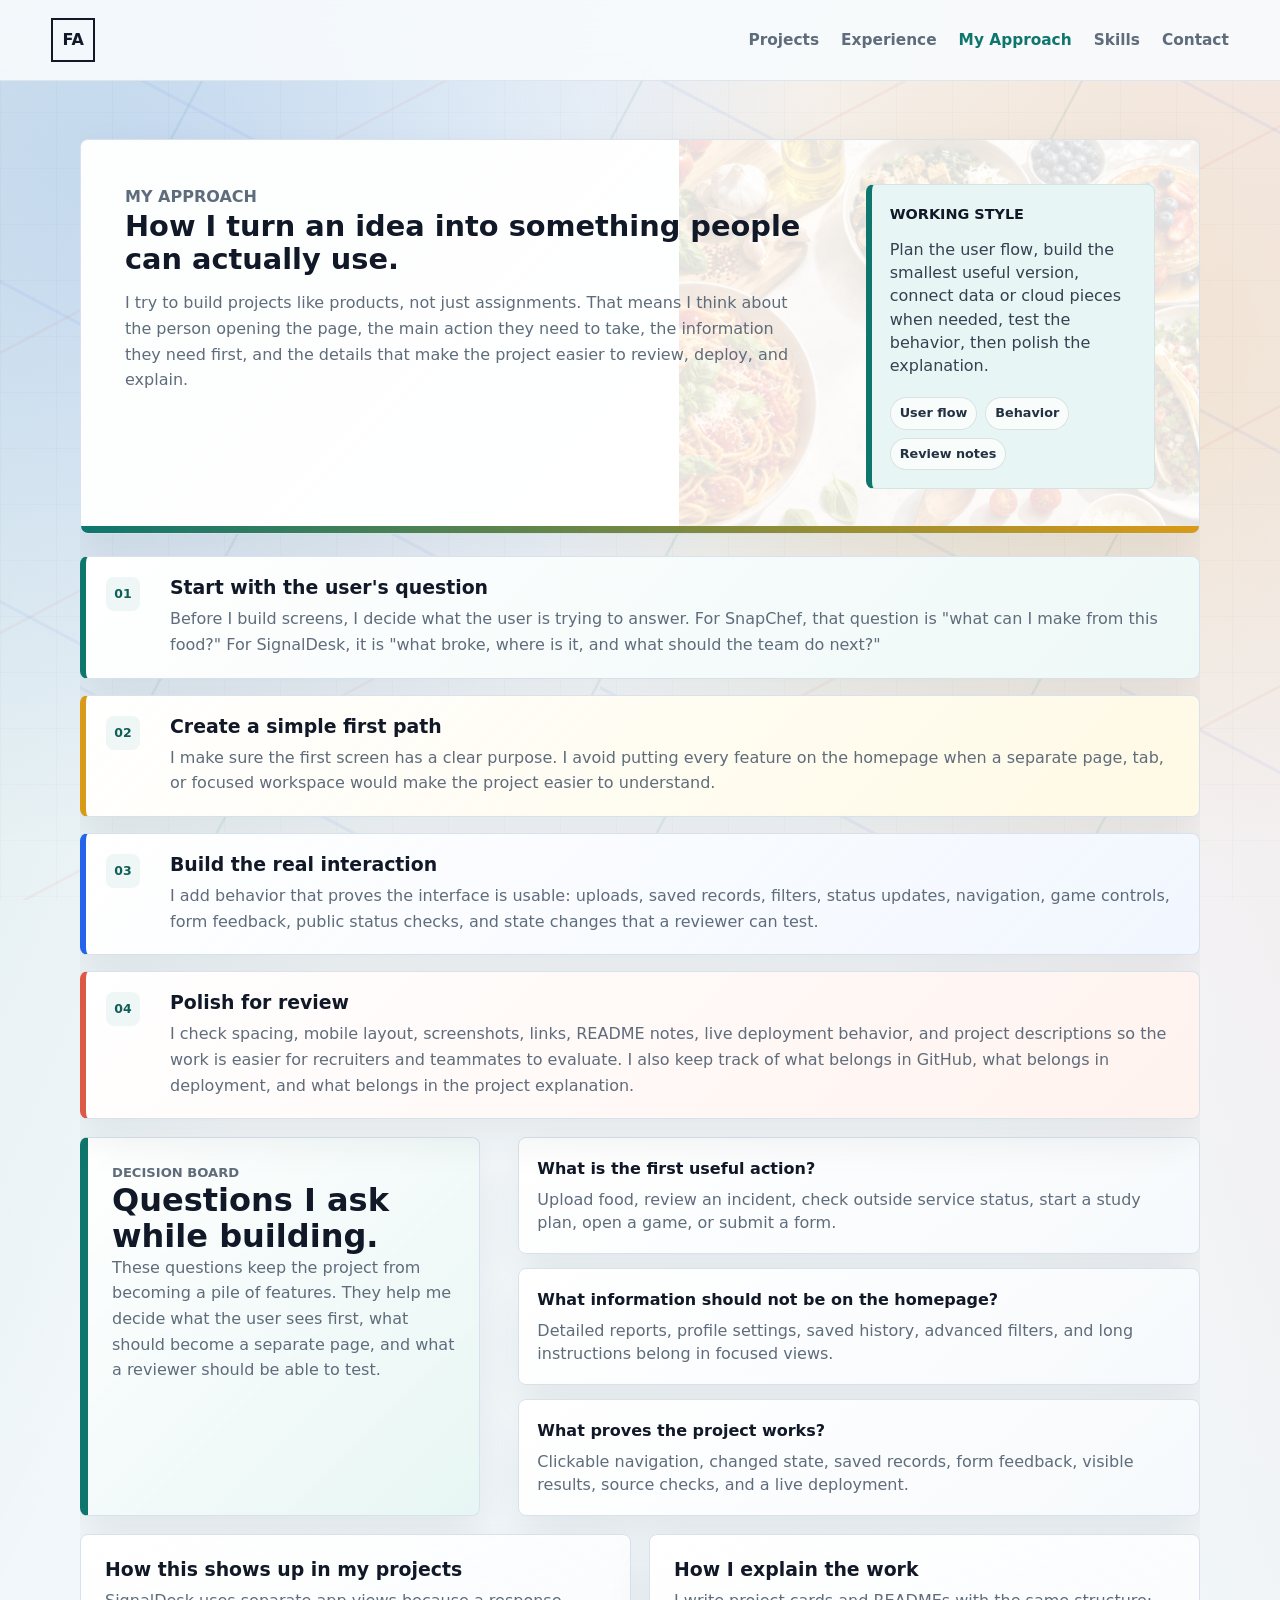
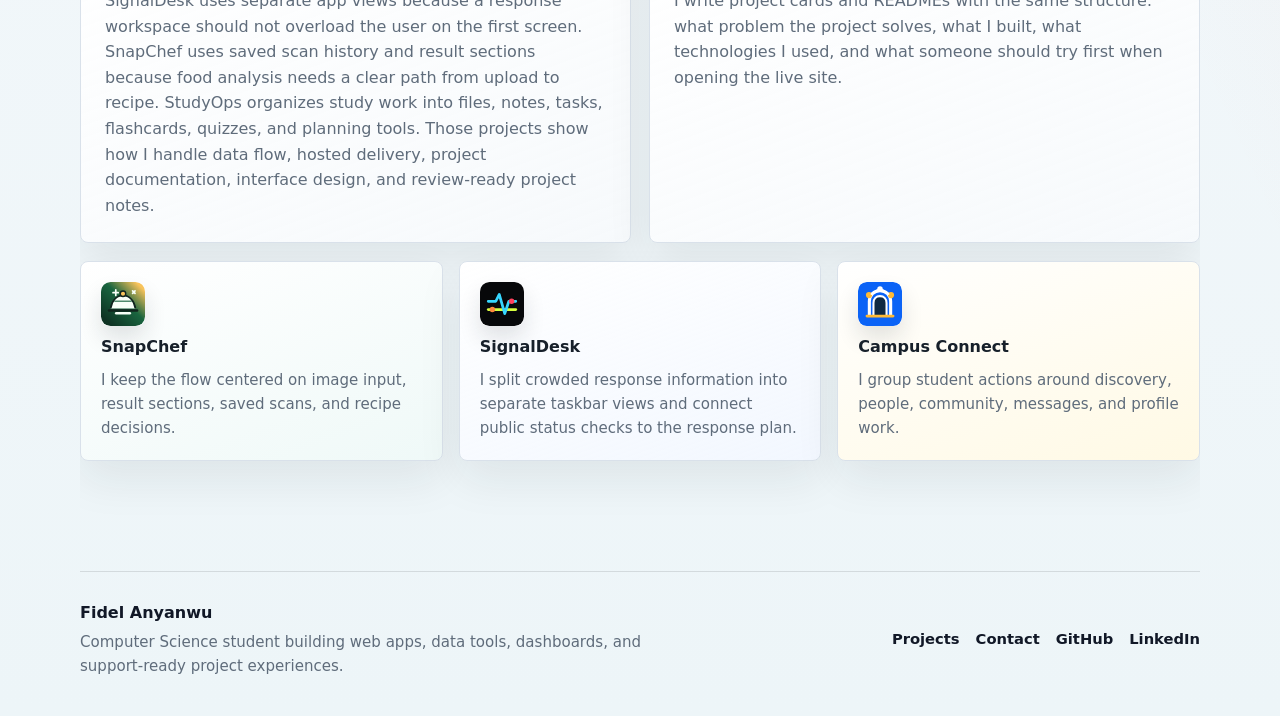
==== approach.html @ 5ddf95ca "Refresh portfolio design" ====
<!DOCTYPE html>
<html lang="en">
  <head>
    <meta charset="UTF-8" />
    <meta name="viewport" content="width=device-width, initial-scale=1.0" />
    <meta
      name="description"
      content="Fidel Anyanwu's approach to planning, building, testing, polishing, and documenting web projects."
    />
    <title>My Approach | Fidel Anyanwu Portfolio</title>
    <link rel="icon" type="image/svg+xml" href="assets/fidel-symbol.svg" />
    <link rel="stylesheet" href="styles.css" />
  </head>
  <body>
    <header class="site-header">
      <a class="brand" href="index.html" aria-label="Fidel Anyanwu home">FA</a>
      <nav class="site-nav" aria-label="Primary navigation">
        <a href="index.html#projects">Projects</a>
        <a href="experience.html">Experience</a>
        <a aria-current="page" href="approach.html">My Approach</a>
        <a href="skills.html">Skills</a>
        <a href="contact.html">Contact</a>
      </nav>
    </header>

    <main class="page-main approach-page">
      <section class="page-hero page-hero-approach">
        <div>
          <p class="section-kicker">My Approach</p>
          <h1>How I turn an idea into something people can actually use.</h1>
          <p>
            I try to build projects like products, not just assignments. That
            means I think about the person opening the page, the main action
            they need to take, the information they need first, and the details
            that make the project easier to review, deploy, and explain.
          </p>
        </div>
        <aside class="page-summary" aria-label="Approach summary">
          <strong>Working style</strong>
          <span>Plan the user flow, build the smallest useful version, connect data or cloud pieces when needed, test the behavior, then polish the explanation.</span>
          <div class="summary-pills" aria-label="Approach focus areas">
            <span>User flow</span>
            <span>Behavior</span>
            <span>Review notes</span>
          </div>
        </aside>
      </section>

      <section class="process-list" aria-label="Project workflow">
        <article>
          <span>01</span>
          <div>
            <h2>Start with the user's question</h2>
            <p>
              Before I build screens, I decide what the user is trying to answer.
              For SnapChef, that question is "what can I make from this food?"
              For SignalDesk, it is "what broke, where is it, and what should
              the team do next?"
            </p>
          </div>
        </article>
        <article>
          <span>02</span>
          <div>
            <h2>Create a simple first path</h2>
            <p>
              I make sure the first screen has a clear purpose. I avoid putting
              every feature on the homepage when a separate page, tab, or focused
              workspace would make the project easier to understand.
            </p>
          </div>
        </article>
        <article>
          <span>03</span>
          <div>
            <h2>Build the real interaction</h2>
            <p>
              I add behavior that proves the interface is usable: uploads,
              saved records, filters, status updates, navigation, game controls,
              form feedback, public status checks, and state changes that a
              reviewer can test.
            </p>
          </div>
        </article>
        <article>
          <span>04</span>
          <div>
            <h2>Polish for review</h2>
            <p>
              I check spacing, mobile layout, screenshots, links, README notes,
              live deployment behavior, and project descriptions so the work is
              easier for recruiters and teammates to evaluate. I also keep track
              of what belongs in GitHub, what belongs in deployment, and what
              belongs in the project explanation.
            </p>
          </div>
        </article>
      </section>

      <section class="decision-board" aria-labelledby="decision-board-title">
        <div>
          <p class="section-kicker">Decision Board</p>
          <h2 id="decision-board-title">Questions I ask while building.</h2>
          <p>
            These questions keep the project from becoming a pile of features.
            They help me decide what the user sees first, what should become a
            separate page, and what a reviewer should be able to test.
          </p>
        </div>
        <div class="decision-list">
          <article>
            <strong>What is the first useful action?</strong>
            <span>Upload food, review an incident, check outside service status, start a study plan, open a game, or submit a form.</span>
          </article>
          <article>
            <strong>What information should not be on the homepage?</strong>
            <span>Detailed reports, profile settings, saved history, advanced filters, and long instructions belong in focused views.</span>
          </article>
          <article>
            <strong>What proves the project works?</strong>
            <span>Clickable navigation, changed state, saved records, form feedback, visible results, source checks, and a live deployment.</span>
          </article>
        </div>
      </section>

      <section class="story-grid" aria-label="Approach examples">
        <article>
          <h2>How this shows up in my projects</h2>
          <p>
            SignalDesk uses separate app views because a response workspace
            should not overload the user on the first screen. SnapChef uses
            saved scan history and result sections because food analysis needs
            a clear path from upload to recipe. StudyOps organizes study work
            into files, notes, tasks, flashcards, quizzes, and planning tools.
            Those projects show how I handle data flow, hosted delivery,
            project documentation, interface design, and review-ready project
            notes.
          </p>
        </article>
        <article>
          <h2>How I explain the work</h2>
          <p>
            I write project cards and READMEs with the same structure: what
            problem the project solves, what I built, what technologies I used,
            and what someone should try first when opening the live site.
          </p>
        </article>
      </section>

      <section class="example-strip" aria-label="Approach project examples">
        <article>
          <img src="assets/snapchef-symbol.svg" alt="" />
          <strong>SnapChef</strong>
          <p>I keep the flow centered on image input, result sections, saved scans, and recipe decisions.</p>
        </article>
        <article>
          <img src="assets/signaldesk-symbol.svg" alt="" />
          <strong>SignalDesk</strong>
          <p>I split crowded response information into separate taskbar views and connect public status checks to the response plan.</p>
        </article>
        <article>
          <img src="assets/campus-connect-symbol.svg" alt="" />
          <strong>Campus Connect</strong>
          <p>I group student actions around discovery, people, community, messages, and profile work.</p>
        </article>
      </section>

    </main>

    <footer class="site-footer">
      <div>
        <strong>Fidel Anyanwu</strong>
        <span>Computer Science student building web apps, data tools, dashboards, and support-ready project experiences.</span>
      </div>
      <nav aria-label="Footer links">
        <a href="index.html#projects">Projects</a>
        <a href="contact.html">Contact</a>
        <a href="https://github.com/Fidel2197" target="_blank" rel="noreferrer">GitHub</a>
        <a href="https://www.linkedin.com/in/fidel-anyanwu-98a34124b/" target="_blank" rel="noreferrer">LinkedIn</a>
      </nav>
    </footer>
  </body>
</html>
---- styles.css ----
:root {
  color-scheme: light;
  --bg: #f4f8fb;
  --surface: #ffffff;
  --surface-strong: #111827;
  --text: #17202a;
  --muted: #5f6c7b;
  --line: #d9e1ea;
  --teal: #0f766e;
  --teal-dark: #115e59;
  --rust: #b45309;
  --blue: #2563eb;
  --coral: #dc5a45;
  --gold: #d99a17;
  --purple: #7c3aed;
  --sky: #0284c7;
  --mint: #2dd4bf;
  --ink: #0b1220;
  --shadow: 0 18px 45px rgba(23, 32, 42, 0.08);
  --shadow-strong: 0 30px 80px rgba(11, 18, 32, 0.2);
}

* {
  box-sizing: border-box;
}

html {
  scroll-behavior: smooth;
}

body {
  margin: 0;
  background:
    radial-gradient(circle at 12% 8%, rgba(37, 99, 235, 0.16), transparent 28%),
    radial-gradient(circle at 82% 16%, rgba(217, 154, 23, 0.16), transparent 24%),
    linear-gradient(118deg, rgba(15, 118, 110, 0.12), transparent 34%),
    linear-gradient(246deg, rgba(220, 90, 69, 0.1), transparent 36%),
    linear-gradient(180deg, #f8fbfd 0%, var(--bg) 42%, #edf5f8 100%);
  color: var(--text);
  font-family: Inter, ui-sans-serif, system-ui, -apple-system, BlinkMacSystemFont, "Segoe UI", sans-serif;
  line-height: 1.6;
  letter-spacing: 0;
}

body::before {
  position: fixed;
  inset: 0;
  z-index: 0;
  background-image:
    linear-gradient(rgba(17, 24, 39, 0.035) 1px, transparent 1px),
    linear-gradient(90deg, rgba(17, 24, 39, 0.035) 1px, transparent 1px);
  background-size: 56px 56px;
  content: "";
  opacity: 0.45;
  pointer-events: none;
}

body::after {
  position: fixed;
  inset: 0;
  z-index: 0;
  background:
    linear-gradient(118deg, transparent 0 42%, rgba(15, 118, 110, 0.15) 42.2% 42.5%, transparent 42.7%) 0 0 / 440px 260px,
    linear-gradient(28deg, transparent 0 52%, rgba(37, 99, 235, 0.12) 52.2% 52.55%, transparent 52.8%) 80px 40px / 520px 320px,
    linear-gradient(152deg, transparent 0 48%, rgba(220, 90, 69, 0.12) 48.2% 48.5%, transparent 48.8%) 120px 0 / 460px 280px;
  content: "";
  opacity: 0.5;
  pointer-events: none;
  animation: line-drift 28s linear infinite;
}

@keyframes line-drift {
  from {
    background-position: 0 0, 80px 40px, 120px 0;
  }

  to {
    background-position: 440px 260px, 600px 360px, 580px 280px;
  }
}

@media (prefers-reduced-motion: reduce) {
  body::after {
    animation: none;
  }

  .hero-showcase img,
  .hero-bubble,
  .featured-card::before,
  .featured-card img {
    animation: none;
  }
}

img {
  display: block;
  width: 100%;
}

a {
  color: inherit;
}

.site-header {
  position: sticky;
  top: 0;
  z-index: 20;
  display: flex;
  align-items: center;
  justify-content: space-between;
  gap: 24px;
  padding: 18px clamp(18px, 4vw, 54px);
  background: rgba(248, 251, 253, 0.9);
  border-bottom: 1px solid rgba(217, 225, 234, 0.8);
  backdrop-filter: blur(18px);
}

.brand {
  display: inline-grid;
  width: 44px;
  height: 44px;
  place-items: center;
  border: 2px solid var(--surface-strong);
  color: var(--surface-strong);
  font-weight: 800;
  text-decoration: none;
}

.site-nav {
  display: flex;
  flex-wrap: wrap;
  justify-content: flex-end;
  gap: 10px 22px;
  color: var(--muted);
  font-size: 0.96rem;
  font-weight: 700;
}

.site-nav a {
  text-decoration: none;
}

.site-nav a:hover,
.site-nav a:focus-visible,
.site-nav a[aria-current="page"] {
  color: var(--teal);
}

main {
  position: relative;
  z-index: 1;
  overflow: hidden;
}

.hero,
.home-storyboard,
.intro-band,
.featured-work,
.recruiter-snapshot,
.work-areas,
.build-map,
.strengths,
.evidence-strip,
.projects,
.review-guide,
.profile-pages,
.interview-notes,
.contact-prompt {
  width: min(1120px, calc(100% - 36px));
  margin: 0 auto;
}

.page-main {
  width: min(1120px, calc(100% - 36px));
  margin: 0 auto;
  padding: clamp(32px, 6vw, 58px) 0 58px;
}

.hero {
  position: relative;
  isolation: isolate;
  min-height: calc(88svh - 82px);
  display: grid;
  grid-template-columns: minmax(0, 1fr) minmax(320px, 0.76fr);
  align-items: center;
  gap: clamp(24px, 5vw, 60px);
  margin-top: 24px;
  border: 1px solid rgba(255, 255, 255, 0.2);
  border-radius: 28px;
  background:
    linear-gradient(135deg, rgba(37, 99, 235, 0.82), rgba(15, 118, 110, 0.78) 52%, rgba(124, 58, 237, 0.52)),
    radial-gradient(circle at 18% 12%, rgba(255, 255, 255, 0.26), transparent 34%),
    linear-gradient(135deg, #0b1220, #123657 52%, #0f766e);
  box-shadow: var(--shadow-strong);
  overflow: hidden;
  padding: clamp(34px, 6vw, 66px);
}

.hero::before {
  position: absolute;
  inset: auto -10% -22% -8%;
  z-index: -1;
  height: min(44%, 290px);
  border: 0;
  background:
    radial-gradient(ellipse at 20% 40%, rgba(255, 255, 255, 0.35), transparent 34%),
    radial-gradient(ellipse at 78% 20%, rgba(45, 212, 191, 0.32), transparent 30%),
    linear-gradient(90deg, rgba(255, 255, 255, 0.3), rgba(2, 132, 199, 0.24), rgba(255, 255, 255, 0.15));
  content: "";
  opacity: 0.85;
  transform: skewY(-6deg);
}

.hero::after {
  position: absolute;
  inset: 0;
  z-index: -2;
  background:
    linear-gradient(90deg, rgba(255, 255, 255, 0.08) 1px, transparent 1px),
    linear-gradient(rgba(255, 255, 255, 0.08) 1px, transparent 1px);
  background-size: 74px 74px;
  content: "";
  opacity: 0.16;
}

.hero-copy,
.hero-showcase {
  position: relative;
  z-index: 2;
}

.hero-ambient {
  position: absolute;
  inset: 0;
  z-index: 1;
  overflow: hidden;
  pointer-events: none;
}

.hero-bubble {
  position: absolute;
  display: block;
  border: 1px solid rgba(255, 255, 255, 0.18);
  border-radius: 999px;
  background: rgba(255, 255, 255, 0.13);
  filter: blur(0.2px);
  animation: bubble-float 16s ease-in-out infinite alternate;
}

.bubble-one {
  top: 8%;
  right: 10%;
  width: clamp(120px, 18vw, 260px);
  aspect-ratio: 1;
}

.bubble-two {
  bottom: 6%;
  left: -5%;
  width: clamp(180px, 30vw, 420px);
  aspect-ratio: 1.65;
  animation-duration: 20s;
}

.bubble-three {
  right: -9%;
  bottom: 18%;
  width: clamp(170px, 28vw, 390px);
  aspect-ratio: 1.8;
  background: rgba(45, 212, 191, 0.2);
  animation-duration: 23s;
}

.bubble-four {
  left: 42%;
  top: 14%;
  width: clamp(90px, 12vw, 170px);
  aspect-ratio: 1;
  background: rgba(217, 154, 23, 0.18);
  animation-duration: 18s;
}

@keyframes bubble-float {
  from {
    transform: translate3d(-12px, 10px, 0) scale(1);
  }

  to {
    transform: translate3d(18px, -16px, 0) scale(1.08);
  }
}

.home-storyboard {
  display: grid;
  grid-template-columns: minmax(280px, 0.82fr) minmax(0, 1fr);
  gap: clamp(22px, 4vw, 44px);
  align-items: stretch;
  margin-top: clamp(28px, 4vw, 44px);
  padding: 0 0 clamp(48px, 7vw, 72px);
}

.storyboard-visual {
  position: relative;
  min-height: 360px;
  border: 1px solid var(--line);
  border-radius: 8px;
  background:
    linear-gradient(135deg, rgba(255, 255, 255, 0.52), rgba(15, 118, 110, 0.22)),
    #dfeaf0;
  box-shadow: var(--shadow);
  overflow: hidden;
}

.storyboard-visual img {
  height: 100%;
  min-height: 360px;
  object-fit: cover;
  object-position: left top;
  opacity: 0.72;
}

.storyboard-visual div {
  position: absolute;
  right: 16px;
  bottom: 16px;
  left: 16px;
  display: grid;
  gap: 5px;
  border-left: 5px solid var(--gold);
  border-radius: 6px;
  background: rgba(255, 255, 255, 0.92);
  padding: 14px 16px;
  box-shadow: 0 16px 30px rgba(23, 32, 42, 0.12);
}

.storyboard-visual strong,
.storyboard-grid strong,
.build-map-grid strong,
.project-jump-guide strong,
.note-stack span {
  color: var(--surface-strong);
}

.storyboard-visual span,
.storyboard-grid p,
.build-map-grid p,
.project-jump-guide span,
.note-stack p {
  color: var(--muted);
}

.storyboard-copy {
  display: grid;
  align-content: center;
  border: 1px solid var(--line);
  border-radius: 8px;
  background:
    linear-gradient(135deg, rgba(255, 255, 255, 0.94), rgba(255, 247, 218, 0.64)),
    var(--surface);
  box-shadow: var(--shadow);
  padding: clamp(24px, 4vw, 38px);
}

.storyboard-copy p:not(.section-kicker) {
  color: var(--muted);
}

.storyboard-grid {
  display: grid;
  grid-template-columns: repeat(3, minmax(0, 1fr));
  gap: 12px;
  margin-top: 18px;
}

.storyboard-grid article {
  border: 1px solid rgba(17, 24, 39, 0.1);
  border-radius: 8px;
  background: rgba(255, 255, 255, 0.74);
  padding: 14px;
}

.storyboard-grid span {
  display: inline-flex;
  margin-bottom: 10px;
  color: var(--teal-dark);
  font-size: 0.76rem;
  font-weight: 900;
}

.storyboard-grid p {
  margin: 6px 0 0;
  font-size: 0.92rem;
  line-height: 1.45;
}

.eyebrow,
.section-kicker,
.project-type {
  margin: 0 0 12px;
  color: var(--teal-dark);
  font-size: 0.82rem;
  font-weight: 800;
  text-transform: uppercase;
}

h1,
h2,
h3,
h4,
p {
  margin-top: 0;
}

h1 {
  margin-bottom: 18px;
  color: var(--surface-strong);
  font-size: clamp(2.45rem, 5vw, 3.35rem);
  line-height: 1;
  font-weight: 900;
}

.hero .eyebrow {
  color: #fed7aa;
  letter-spacing: 0;
}

.hero h1 {
  max-width: 740px;
  color: #ffffff;
  font-size: clamp(3.2rem, 8vw, 6.45rem);
  line-height: 0.9;
  text-wrap: balance;
}

h2 {
  margin-bottom: 0;
  color: var(--surface-strong);
  font-size: clamp(1.55rem, 3vw, 2rem);
  line-height: 1.12;
}

h3 {
  margin-bottom: 10px;
  color: var(--surface-strong);
  font-size: 1.16rem;
  line-height: 1.24;
}

.project-heading {
  display: flex;
  align-items: center;
  gap: 12px;
  margin-bottom: 10px;
}

.project-heading h3 {
  margin-bottom: 0;
}

.project-symbol {
  width: 44px;
  height: 44px;
  flex: 0 0 44px;
  border-radius: 10px;
  object-fit: cover;
  box-shadow: 0 12px 24px rgba(23, 32, 42, 0.16);
}

.hero-text {
  max-width: 700px;
  margin-bottom: 22px;
  color: rgba(255, 255, 255, 0.86);
  font-size: 1.12rem;
  line-height: 1.55;
}

.hero-actions,
.hero-proof,
.project-links,
.contact-links {
  display: flex;
  flex-wrap: wrap;
  gap: 12px;
}

.button,
.project-links a,
.contact-links a {
  display: inline-flex;
  min-height: 46px;
  align-items: center;
  justify-content: center;
  border: 1px solid var(--surface-strong);
  border-radius: 6px;
  padding: 11px 18px;
  font-weight: 800;
  text-decoration: none;
  transition: transform 160ms ease, border-color 160ms ease, background 160ms ease, color 160ms ease;
}

.button:hover,
.project-links a:hover,
.contact-links a:hover,
.button:focus-visible,
.project-links a:focus-visible,
.contact-links a:focus-visible {
  transform: translateY(-2px);
}

.button.primary {
  background: var(--surface-strong);
  color: #ffffff;
}

.button.secondary,
.project-links a,
.contact-links a {
  background: transparent;
  color: var(--surface-strong);
}

.hero .button {
  border-color: rgba(255, 255, 255, 0.34);
}

.hero .button.primary {
  border-color: #ff9f45;
  background: linear-gradient(135deg, #ff7a59, #ffad3d);
  color: #111827;
  box-shadow: 0 16px 38px rgba(255, 122, 89, 0.28);
}

.hero .button.secondary {
  background: rgba(255, 255, 255, 0.12);
  color: #ffffff;
  backdrop-filter: blur(14px);
}

.hero-proof {
  margin-top: 18px;
}

.hero-proof span {
  border: 1px solid rgba(255, 255, 255, 0.28);
  border-radius: 999px;
  background: rgba(255, 255, 255, 0.13);
  padding: 8px 12px;
  color: rgba(255, 255, 255, 0.9);
  font-size: 0.88rem;
  font-weight: 800;
  backdrop-filter: blur(12px);
}

.hero-showcase {
  position: relative;
  min-height: 420px;
  border: 1px solid rgba(255, 255, 255, 0.22);
  border-radius: 18px;
  background:
    linear-gradient(135deg, rgba(255, 255, 255, 0.38), transparent 48%),
    var(--surface);
  box-shadow: 0 28px 70px rgba(23, 32, 42, 0.16);
  overflow: hidden;
  transform: translateZ(0);
}

.hero-showcase::before {
  position: absolute;
  inset: 12px;
  z-index: 2;
  border: 1px solid rgba(255, 255, 255, 0.54);
  border-radius: 14px;
  content: "";
  pointer-events: none;
}

.hero-showcase::after {
  position: absolute;
  inset: 0;
  z-index: 1;
  background:
    linear-gradient(120deg, transparent 0 52%, rgba(255, 255, 255, 0.24) 52.3% 52.7%, transparent 53%),
    linear-gradient(30deg, transparent 0 45%, rgba(15, 118, 110, 0.18) 45.2% 45.5%, transparent 45.8%);
  content: "";
  pointer-events: none;
}

.hero-showcase img {
  height: 100%;
  min-height: 420px;
  object-fit: cover;
  object-position: center top;
  animation: quiet-zoom 18s ease-in-out infinite alternate;
}

.showcase-tabs {
  position: absolute;
  top: 18px;
  left: 18px;
  z-index: 3;
  display: flex;
  flex-wrap: wrap;
  gap: 8px;
}

.showcase-tabs span {
  border: 1px solid rgba(255, 255, 255, 0.32);
  border-radius: 999px;
  background: rgba(11, 18, 32, 0.52);
  padding: 7px 10px;
  color: #ffffff;
  font-size: 0.8rem;
  font-weight: 800;
  backdrop-filter: blur(12px);
}

@keyframes quiet-zoom {
  from {
    transform: scale(1);
  }

  to {
    transform: scale(1.045);
  }
}

.hero-stats {
  position: absolute;
  z-index: 2;
  right: 18px;
  bottom: 18px;
  left: 18px;
  display: grid;
  gap: 8px;
  padding: 16px;
  border: 1px solid rgba(255, 255, 255, 0.22);
  border-radius: 14px;
  background: rgba(11, 18, 32, 0.84);
  color: rgba(255, 255, 255, 0.78);
  backdrop-filter: blur(16px);
}

.hero-stats span {
  display: block;
  font-size: 0.92rem;
}

.hero-stats strong {
  color: #ffffff;
}

.intro-band {
  display: grid;
  grid-template-columns: minmax(0, 0.78fr) minmax(280px, 1fr);
  gap: clamp(24px, 5vw, 74px);
  align-items: start;
  padding: 44px;
  background: var(--surface);
  border: 1px solid var(--line);
  border-left: 8px solid var(--rust);
  box-shadow: var(--shadow);
}

.intro-band p:last-child,
.contact-prompt p {
  margin-bottom: 0;
  color: var(--muted);
  font-size: 1.05rem;
}

.projects,
.featured-work,
.recruiter-snapshot,
.work-areas,
.build-map,
.strengths,
.review-guide,
.profile-pages,
.interview-notes,
.contact-prompt {
  padding: clamp(48px, 7vw, 76px) 0 0;
}

.projects {
  scroll-margin-top: 154px;
  padding-top: clamp(86px, 10vw, 124px);
}

.projects > .section-heading {
  position: relative;
  max-width: none;
  margin-bottom: 30px;
  border: 1px solid var(--line);
  border-left: 8px solid var(--blue);
  border-radius: 8px;
  background:
    linear-gradient(135deg, rgba(237, 244, 255, 0.92), rgba(255, 255, 255, 0.86)),
    var(--surface);
  box-shadow: var(--shadow);
  padding: clamp(22px, 4vw, 34px);
}

.projects > .section-heading::after {
  position: absolute;
  right: 24px;
  bottom: 18px;
  width: min(28%, 280px);
  height: 74px;
  background: url("assets/campus-connect-preview.png") center top / cover no-repeat;
  content: "";
  opacity: 0.12;
}

.section-heading {
  max-width: 840px;
  margin-bottom: 24px;
}

.compact-heading {
  margin-bottom: 18px;
}

.section-heading > p:not(.section-kicker) {
  max-width: 700px;
  margin: 10px 0 0;
  color: var(--muted);
  font-size: 1rem;
  line-height: 1.55;
}

.featured-work {
  scroll-margin-top: 112px;
}

.featured-work > .section-heading {
  display: grid;
  grid-template-columns: minmax(0, 0.88fr) minmax(280px, 0.52fr);
  gap: clamp(18px, 4vw, 42px);
  max-width: none;
  align-items: end;
}

.featured-work > .section-heading::after {
  display: block;
  min-height: 130px;
  border: 1px solid rgba(17, 24, 39, 0.1);
  border-radius: 18px;
  background:
    linear-gradient(135deg, rgba(37, 99, 235, 0.82), rgba(15, 118, 110, 0.76)),
    radial-gradient(circle at 20% 22%, rgba(255, 255, 255, 0.36), transparent 36%),
    radial-gradient(circle at 80% 78%, rgba(255, 173, 61, 0.32), transparent 38%);
  box-shadow: var(--shadow);
  content: "";
}

.featured-work-grid {
  display: grid;
  grid-template-columns: repeat(3, minmax(0, 1fr));
  gap: 18px;
}

.featured-card {
  position: relative;
  display: grid;
  min-height: 100%;
  border: 1px solid var(--line);
  border-radius: 18px;
  background: rgba(255, 255, 255, 0.9);
  box-shadow: var(--shadow);
  overflow: hidden;
}

.featured-card::before {
  position: absolute;
  inset: 0 0 auto;
  height: 6px;
  background: linear-gradient(90deg, var(--blue), var(--teal), var(--gold));
  content: "";
  animation: color-slide 10s ease-in-out infinite alternate;
}

.featured-card:nth-child(2)::before {
  background: linear-gradient(90deg, var(--coral), var(--gold), var(--teal));
}

.featured-card:nth-child(3)::before {
  background: linear-gradient(90deg, var(--purple), var(--blue), var(--mint));
}

.featured-card img,
.featured-visual {
  width: 100%;
  height: 230px;
  object-fit: cover;
  object-position: center top;
  background: #e7eef6;
  animation: quiet-zoom 20s ease-in-out infinite alternate;
}

.featured-card > div:last-child {
  display: grid;
  align-content: start;
  gap: 10px;
  padding: 22px;
}

.featured-card h3 {
  margin-bottom: 0;
  font-size: 1.35rem;
}

.featured-card p {
  margin-bottom: 0;
  color: var(--muted);
}

.featured-links {
  display: flex;
  flex-wrap: wrap;
  gap: 10px;
  margin-top: 8px;
}

.featured-links a {
  display: inline-flex;
  align-items: center;
  min-height: 38px;
  border: 1px solid rgba(17, 24, 39, 0.14);
  border-radius: 999px;
  padding: 7px 12px;
  color: var(--surface-strong);
  font-size: 0.86rem;
  font-weight: 850;
  text-decoration: none;
  transition: transform 160ms ease, border-color 160ms ease, background 160ms ease;
}

.featured-links a:hover,
.featured-links a:focus-visible {
  border-color: rgba(37, 99, 235, 0.42);
  background: #edf4ff;
  transform: translateY(-2px);
}

.mini-datadock {
  display: grid;
  grid-template-columns: repeat(2, minmax(0, 1fr));
  gap: 12px;
  align-content: center;
  padding: 24px;
  background:
    radial-gradient(circle at 18% 18%, rgba(45, 212, 191, 0.34), transparent 28%),
    linear-gradient(145deg, #0b2530, #102f36 52%, #153e5c);
}

.mini-datadock span {
  display: grid;
  min-height: 72px;
  place-items: center;
  border: 1px solid rgba(255, 255, 255, 0.16);
  border-radius: 14px;
  background: rgba(255, 255, 255, 0.09);
  color: #eafffb;
  font-weight: 900;
  box-shadow: inset 0 1px 0 rgba(255, 255, 255, 0.12);
}

@keyframes color-slide {
  from {
    filter: hue-rotate(0deg);
  }

  to {
    filter: hue-rotate(22deg);
  }
}

.snapshot-grid {
  display: grid;
  grid-template-columns: repeat(4, minmax(0, 1fr));
  gap: 14px;
}

.snapshot-grid article {
  min-width: 0;
  border: 1px solid var(--line);
  border-radius: 8px;
  background:
    linear-gradient(180deg, rgba(15, 118, 110, 0.06), transparent 46%),
    var(--surface);
  box-shadow: var(--shadow);
  padding: 18px;
}

.snapshot-grid strong,
.snapshot-grid span {
  display: block;
}

.snapshot-grid strong {
  margin-bottom: 8px;
  color: var(--surface-strong);
  font-size: 1.02rem;
  line-height: 1.22;
}

.snapshot-grid span {
  color: var(--muted);
  font-size: 0.94rem;
  line-height: 1.48;
}

.work-area-list {
  display: grid;
  border: 1px solid var(--line);
  border-radius: 8px;
  background: var(--surface);
  box-shadow: var(--shadow);
  overflow: hidden;
}

.work-area-list article {
  display: grid;
  grid-template-columns: 54px minmax(0, 1fr);
  gap: 16px;
  padding: 20px 22px;
}

.work-area-list article + article {
  border-top: 1px solid var(--line);
}

.work-area-list span {
  display: grid;
  width: 38px;
  height: 38px;
  place-items: center;
  border-radius: 8px;
  background: #eef7f6;
  color: var(--teal-dark);
  font-size: 0.78rem;
  font-weight: 900;
}

.work-area-list p {
  max-width: 900px;
  margin-bottom: 0;
  color: var(--muted);
}

.build-map {
  position: relative;
}

.build-map-grid {
  display: grid;
  grid-template-columns: repeat(3, minmax(0, 1fr));
  gap: 18px;
}

.build-map-grid article {
  display: grid;
  grid-template-columns: 54px minmax(0, 1fr);
  gap: 14px;
  min-height: 178px;
  align-content: start;
  border: 1px solid var(--line);
  border-radius: 8px;
  background:
    linear-gradient(160deg, rgba(255, 255, 255, 0.96), rgba(231, 246, 244, 0.66)),
    var(--surface);
  box-shadow: var(--shadow);
  padding: 20px;
}

.build-map-grid article:nth-child(2) {
  background:
    linear-gradient(160deg, rgba(255, 255, 255, 0.96), rgba(237, 244, 255, 0.7)),
    var(--surface);
}

.build-map-grid article:nth-child(3) {
  background:
    linear-gradient(160deg, rgba(255, 255, 255, 0.96), rgba(255, 238, 232, 0.7)),
    var(--surface);
}

.build-map-grid img {
  width: 48px;
  height: 48px;
  border-radius: 8px;
  box-shadow: 0 12px 22px rgba(23, 32, 42, 0.12);
}

.build-map-grid p {
  margin: 8px 0 0;
  font-size: 0.94rem;
  line-height: 1.48;
}

.evidence-strip {
  display: grid;
  grid-template-columns: repeat(4, minmax(0, 1fr));
  gap: 1px;
  margin-top: 28px;
  border: 1px solid var(--line);
  border-radius: 8px;
  background: var(--line);
  box-shadow: var(--shadow);
  overflow: hidden;
}

.evidence-strip div {
  min-width: 0;
  background: var(--surface);
  padding: 18px;
}

.evidence-strip strong {
  display: block;
  color: var(--surface-strong);
  font-size: 1.9rem;
  line-height: 1;
}

.evidence-strip span {
  display: block;
  margin-top: 8px;
  color: var(--muted);
  font-size: 0.92rem;
  line-height: 1.35;
}

.review-grid {
  display: grid;
  grid-template-columns: repeat(3, minmax(0, 1fr));
  gap: 18px;
}

.project-jump-guide {
  display: grid;
  grid-template-columns: repeat(3, minmax(0, 1fr));
  gap: 14px;
  margin-bottom: 26px;
}

.project-jump-guide article {
  display: grid;
  gap: 7px;
  border: 1px solid var(--line);
  border-radius: 8px;
  background:
    linear-gradient(145deg, rgba(255, 255, 255, 0.96), rgba(255, 247, 218, 0.58)),
    var(--surface);
  box-shadow: var(--shadow);
  padding: 18px;
}

.project-jump-guide article:nth-child(2) {
  background:
    linear-gradient(145deg, rgba(255, 255, 255, 0.96), rgba(231, 246, 244, 0.68)),
    var(--surface);
}

.project-jump-guide article:nth-child(3) {
  background:
    linear-gradient(145deg, rgba(255, 255, 255, 0.96), rgba(255, 238, 232, 0.68)),
    var(--surface);
}

.review-grid article {
  border: 1px solid var(--line);
  border-radius: 8px;
  background: var(--surface);
  box-shadow: var(--shadow);
  padding: 22px;
}

.review-grid p {
  margin-bottom: 0;
  color: var(--muted);
}

.profile-page-grid {
  display: grid;
  grid-template-columns: repeat(4, minmax(0, 1fr));
  gap: 18px;
}

.profile-page-grid a {
  display: grid;
  min-height: 190px;
  align-content: start;
  border: 1px solid var(--line);
  border-radius: 8px;
  background:
    linear-gradient(180deg, rgba(15, 118, 110, 0.07), transparent 54%),
    var(--surface);
  box-shadow: var(--shadow);
  padding: 22px;
  text-decoration: none;
  transition: transform 160ms ease, border-color 160ms ease;
}

.profile-page-grid a:hover,
.profile-page-grid a:focus-visible {
  border-color: rgba(15, 118, 110, 0.42);
  transform: translateY(-2px);
}

.profile-page-grid span,
.process-list span {
  display: grid;
  width: 34px;
  height: 34px;
  place-items: center;
  border-radius: 8px;
  background: #eef7f6;
  color: var(--teal-dark);
  font-size: 0.78rem;
  font-weight: 900;
}

.profile-page-grid strong {
  display: block;
  margin-top: 18px;
  color: var(--surface-strong);
  font-size: 1.12rem;
}

.profile-page-grid p {
  margin: 8px 0 0;
  color: var(--muted);
  font-size: 0.95rem;
  line-height: 1.5;
}

.page-hero {
  position: relative;
  isolation: isolate;
  display: grid;
  grid-template-columns: minmax(0, 1fr) minmax(260px, 0.42fr);
  gap: clamp(22px, 5vw, 52px);
  align-items: stretch;
  margin-bottom: 22px;
  border: 1px solid var(--line);
  border-radius: 8px;
  background:
    linear-gradient(135deg, rgba(255, 255, 255, 0.94), rgba(255, 255, 255, 0.72)),
    linear-gradient(135deg, var(--page-soft, rgba(37, 99, 235, 0.08)), transparent 58%),
    var(--surface);
  box-shadow: var(--shadow);
  overflow: hidden;
  padding: clamp(24px, 5vw, 44px);
}

.page-hero::before {
  position: absolute;
  inset: 0 0 0 auto;
  z-index: -2;
  width: min(48%, 520px);
  background: var(--hero-image, none) center / cover no-repeat;
  content: "";
  opacity: 0.13;
}

.page-hero::after {
  position: absolute;
  inset: auto 0 0 0;
  z-index: -1;
  height: 7px;
  background: linear-gradient(90deg, var(--page-accent, var(--teal)), var(--page-secondary, var(--rust)));
  content: "";
}

.page-hero h1 {
  max-width: 720px;
  margin-bottom: 14px;
  font-size: clamp(1.42rem, 2.25vw, 1.86rem);
  line-height: 1.16;
}

.page-hero p {
  max-width: 760px;
  margin-bottom: 0;
  color: var(--muted);
  font-size: 1rem;
}

.page-summary {
  display: grid;
  align-content: space-between;
  gap: 12px;
  border: 1px solid rgba(17, 24, 39, 0.08);
  border-left: 6px solid var(--page-accent, var(--teal));
  border-radius: 8px;
  background: var(--page-soft, #eef7f6);
  padding: 18px;
}

.page-summary strong {
  color: var(--surface-strong);
  font-size: 0.9rem;
  text-transform: uppercase;
}

.page-summary span {
  color: #354151;
  line-height: 1.45;
}

.summary-pills {
  display: flex;
  flex-wrap: wrap;
  gap: 8px;
  margin-top: 8px;
}

.summary-pills span {
  border: 1px solid rgba(17, 24, 39, 0.12);
  border-radius: 999px;
  background: rgba(255, 255, 255, 0.72);
  padding: 6px 9px;
  color: #233142;
  font-size: 0.8rem;
  font-weight: 800;
}

.approach-page {
  --page-accent: #0f766e;
  --page-secondary: #d99a17;
  --page-soft: #e7f6f4;
  --hero-image: url("assets/snapchef-food-board.png");
}

.experience-page {
  --page-accent: #c2410c;
  --page-secondary: #2563eb;
  --page-soft: #fff0e8;
  --hero-image: url("assets/campus-connect-preview.png");
}

.skills-page {
  --page-accent: #2563eb;
  --page-secondary: #0f766e;
  --page-soft: #edf4ff;
  --hero-image: url("assets/signaldesk-preview.png");
}

.contact-page {
  --page-accent: #7c3aed;
  --page-secondary: #dc5a45;
  --page-soft: #f2edff;
  --hero-image: url("assets/fitnex-banner.jpg");
}

.process-list,
.experience-detail,
.skills-showcase,
.proof-list {
  display: grid;
  gap: 16px;
}

.process-list article {
  position: relative;
  display: grid;
  grid-template-columns: 48px minmax(0, 1fr);
  gap: 16px;
  border: 1px solid var(--line);
  border-left: 6px solid var(--page-accent, var(--teal));
  border-radius: 8px;
  background:
    linear-gradient(135deg, rgba(255, 255, 255, 0.92), rgba(231, 246, 244, 0.72)),
    var(--surface);
  box-shadow: var(--shadow);
  padding: 20px;
}

.process-list article:nth-child(2) {
  border-left-color: var(--gold);
  background:
    linear-gradient(135deg, rgba(255, 255, 255, 0.92), rgba(255, 247, 218, 0.72)),
    var(--surface);
}

.process-list article:nth-child(3) {
  border-left-color: var(--blue);
  background:
    linear-gradient(135deg, rgba(255, 255, 255, 0.92), rgba(237, 244, 255, 0.75)),
    var(--surface);
}

.process-list article:nth-child(4) {
  border-left-color: var(--coral);
  background:
    linear-gradient(135deg, rgba(255, 255, 255, 0.92), rgba(255, 238, 232, 0.74)),
    var(--surface);
}

.process-list h2,
.experience-detail h2,
.skills-showcase h2,
.story-grid h2 {
  margin-bottom: 8px;
  font-size: 1.18rem;
}

.process-list p,
.experience-detail p,
.experience-detail li,
.skills-showcase p,
.skills-showcase span,
.story-grid p,
.proof-list span {
  color: var(--muted);
}

.process-list p,
.experience-detail p,
.story-grid p {
  margin-bottom: 0;
}

.story-grid {
  display: grid;
  grid-template-columns: repeat(2, minmax(0, 1fr));
  gap: 18px;
  margin-top: 18px;
}

.story-grid article,
.skill-proof {
  border: 1px solid var(--line);
  border-radius: 8px;
  background:
    linear-gradient(160deg, rgba(255, 255, 255, 0.94), rgba(244, 248, 251, 0.78)),
    var(--surface);
  box-shadow: var(--shadow);
  padding: 24px;
}

.decision-board,
.tool-usage-map,
.contact-intent {
  display: grid;
  grid-template-columns: minmax(0, 0.74fr) minmax(0, 1.26fr);
  gap: clamp(20px, 4vw, 38px);
  align-items: stretch;
  margin-top: 18px;
}

.decision-board > div:first-child,
.tool-usage-map > div:first-child,
.contact-intent > div:first-child {
  border: 1px solid var(--line);
  border-left: 8px solid var(--page-accent, var(--teal));
  border-radius: 8px;
  background:
    linear-gradient(135deg, rgba(255, 255, 255, 0.96), var(--page-soft, #eef7f6)),
    var(--surface);
  box-shadow: var(--shadow);
  padding: 24px;
}

.decision-board p,
.tool-usage-map p,
.contact-intent p {
  margin-bottom: 0;
  color: var(--muted);
}

.decision-list,
.usage-columns,
.intent-grid {
  display: grid;
  gap: 14px;
}

.decision-list article,
.usage-columns article,
.intent-grid article {
  display: grid;
  gap: 6px;
  border: 1px solid var(--line);
  border-radius: 8px;
  background:
    linear-gradient(140deg, rgba(255, 255, 255, 0.96), rgba(244, 248, 251, 0.78)),
    var(--surface);
  box-shadow: var(--shadow);
  padding: 18px;
}

.decision-list strong,
.usage-columns strong,
.intent-grid strong {
  color: var(--surface-strong);
}

.decision-list span,
.usage-columns span,
.intent-grid span {
  color: var(--muted);
  line-height: 1.48;
}

.example-strip,
.experience-proof-band {
  display: grid;
  grid-template-columns: repeat(3, minmax(0, 1fr));
  gap: 16px;
  margin-top: 18px;
}

.example-strip article {
  display: grid;
  gap: 8px;
  border: 1px solid var(--line);
  border-radius: 8px;
  background:
    linear-gradient(160deg, rgba(255, 255, 255, 0.94), rgba(231, 246, 244, 0.66)),
    var(--surface);
  box-shadow: var(--shadow);
  padding: 20px;
}

.example-strip article:nth-child(2) {
  background:
    linear-gradient(160deg, rgba(255, 255, 255, 0.94), rgba(237, 244, 255, 0.7)),
    var(--surface);
}

.example-strip article:nth-child(3) {
  background:
    linear-gradient(160deg, rgba(255, 255, 255, 0.94), rgba(255, 247, 218, 0.72)),
    var(--surface);
}

.example-strip img {
  width: 44px;
  height: 44px;
  border-radius: 8px;
  box-shadow: 0 12px 22px rgba(23, 32, 42, 0.12);
}

.example-strip p {
  margin-bottom: 0;
  color: var(--muted);
  font-size: 0.94rem;
}

.experience-detail {
  grid-template-columns: repeat(3, minmax(0, 1fr));
}

.experience-detail article {
  position: relative;
  border: 1px solid var(--line);
  border-radius: 8px;
  background:
    linear-gradient(180deg, rgba(255, 240, 232, 0.62), transparent 44%),
    var(--surface);
  box-shadow: var(--shadow);
  padding: 24px;
  overflow: hidden;
}

.experience-detail article::before {
  position: absolute;
  inset: 0 0 auto 0;
  height: 6px;
  background: linear-gradient(90deg, var(--page-accent), var(--page-secondary));
  content: "";
}

.experience-detail article:nth-child(2) {
  background:
    linear-gradient(180deg, rgba(237, 244, 255, 0.74), transparent 44%),
    var(--surface);
}

.experience-detail article:nth-child(3) {
  background:
    linear-gradient(180deg, rgba(231, 246, 244, 0.78), transparent 44%),
    var(--surface);
}

.experience-detail span {
  display: inline-flex;
  margin-bottom: 12px;
  color: var(--teal-dark);
  font-size: 0.78rem;
  font-weight: 900;
  text-transform: uppercase;
}

.experience-detail ul {
  display: grid;
  gap: 7px;
  margin: 16px 0 0;
  padding-left: 18px;
}

.work-translation {
  margin-top: 18px;
  border: 1px solid var(--line);
  border-radius: 8px;
  background:
    linear-gradient(135deg, rgba(255, 240, 232, 0.7), rgba(255, 255, 255, 0.9)),
    var(--surface);
  box-shadow: var(--shadow);
  padding: 24px;
}

.translation-grid {
  display: grid;
  grid-template-columns: repeat(4, minmax(0, 1fr));
  gap: 14px;
}

.translation-grid article {
  border: 1px solid rgba(17, 24, 39, 0.08);
  border-radius: 8px;
  background: rgba(255, 255, 255, 0.72);
  padding: 16px;
}

.translation-grid p {
  margin: 7px 0 0;
  color: var(--muted);
  font-size: 0.92rem;
  line-height: 1.45;
}

.experience-proof-band {
  border: 1px solid var(--line);
  border-radius: 8px;
  background: var(--line);
  box-shadow: var(--shadow);
  overflow: hidden;
}

.experience-proof-band div {
  min-width: 0;
  background:
    linear-gradient(135deg, rgba(255, 255, 255, 0.94), rgba(237, 244, 255, 0.64)),
    var(--surface);
  padding: 20px;
}

.experience-proof-band strong,
.experience-proof-band span {
  display: block;
}

.experience-proof-band span {
  margin-top: 7px;
  color: var(--muted);
  line-height: 1.45;
}

.skills-showcase {
  grid-template-columns: repeat(2, minmax(0, 1fr));
}

.skills-showcase article {
  display: grid;
  gap: 8px;
  border: 1px solid var(--line);
  border-radius: 8px;
  border-top: 5px solid var(--page-accent, var(--teal));
  background:
    linear-gradient(135deg, rgba(255, 255, 255, 0.94), rgba(237, 244, 255, 0.72)),
    var(--surface);
  box-shadow: var(--shadow);
  padding: 24px;
}

.skills-showcase article:nth-child(2),
.skills-showcase article:nth-child(5) {
  border-top-color: var(--teal);
  background:
    linear-gradient(135deg, rgba(255, 255, 255, 0.94), rgba(231, 246, 244, 0.72)),
    var(--surface);
}

.skills-showcase article:nth-child(3),
.skills-showcase article:nth-child(6) {
  border-top-color: var(--coral);
  background:
    linear-gradient(135deg, rgba(255, 255, 255, 0.94), rgba(255, 238, 232, 0.72)),
    var(--surface);
}

.skills-showcase article:nth-child(4) {
  border-top-color: var(--gold);
  background:
    linear-gradient(135deg, rgba(255, 255, 255, 0.94), rgba(255, 247, 218, 0.72)),
    var(--surface);
}

.skills-showcase p {
  margin-bottom: 0;
}

.skills-showcase span {
  display: inline-flex;
  margin-top: 6px;
  border-radius: 6px;
  background: rgba(255, 255, 255, 0.72);
  border: 1px solid rgba(17, 24, 39, 0.08);
  padding: 9px 10px;
  font-size: 0.88rem;
  font-weight: 800;
}

.skill-proof {
  margin-top: 18px;
}

.proof-list {
  grid-template-columns: repeat(2, minmax(0, 1fr));
}

.proof-list article {
  display: grid;
  gap: 6px;
  border-left: 4px solid var(--rust);
  background: #fff7ed;
  padding: 14px;
}

.proof-list strong {
  color: var(--surface-strong);
}

.direction-panel {
  display: grid;
  grid-template-columns: minmax(0, 0.72fr) minmax(0, 1.28fr);
  gap: 18px;
  align-items: stretch;
  margin-top: 18px;
  border: 1px solid var(--line);
  border-radius: 8px;
  background:
    linear-gradient(135deg, rgba(237, 244, 255, 0.86), rgba(255, 255, 255, 0.88)),
    var(--surface);
  box-shadow: var(--shadow);
  padding: 24px;
}

.direction-list {
  display: flex;
  flex-wrap: wrap;
  gap: 10px;
  align-content: center;
}

.direction-list span {
  border: 1px solid rgba(17, 24, 39, 0.12);
  border-radius: 999px;
  background: rgba(255, 255, 255, 0.78);
  padding: 9px 12px;
  color: #233142;
  font-size: 0.9rem;
  font-weight: 800;
}

.strength-grid,
.approach-grid {
  display: grid;
  gap: 18px;
}

.strength-grid {
  grid-template-columns: repeat(3, minmax(0, 1fr));
}

.strength-grid article,
.approach-grid article {
  border: 1px solid var(--line);
  border-radius: 8px;
  background: var(--surface);
  box-shadow: var(--shadow);
}

.strength-grid article {
  padding: 26px;
  border-top: 5px solid var(--teal);
}

.strength-grid span,
.approach-grid span {
  display: inline-flex;
  margin-bottom: 18px;
  color: var(--rust);
  font-size: 0.82rem;
  font-weight: 900;
  text-transform: uppercase;
}

.strength-grid p,
.approach-grid p {
  margin-bottom: 0;
  color: var(--muted);
}

.project {
  position: relative;
  background: var(--surface);
  border: 1px solid var(--line);
  border-radius: 8px;
  box-shadow: var(--shadow);
  overflow: hidden;
}

.project::before {
  position: absolute;
  inset: 0 0 auto 0;
  z-index: 1;
  height: 6px;
  background: linear-gradient(90deg, var(--project-accent, var(--teal)), var(--project-second, var(--rust)));
  content: "";
}

.feature-project {
  display: grid;
  grid-template-columns: 1fr;
  margin-bottom: 26px;
  --project-accent: var(--teal);
  --project-second: var(--gold);
}

.projects > .feature-project:nth-of-type(2n) {
  --project-accent: var(--blue);
  --project-second: var(--teal);
}

.projects > .feature-project:nth-of-type(3n) {
  --project-accent: var(--coral);
  --project-second: var(--gold);
}

.project-image {
  position: relative;
  min-height: 0;
  background: #dbe6ef;
  overflow: hidden;
}

.project-image img {
  height: 100%;
  min-height: 420px;
  object-fit: cover;
  object-position: center top;
}

.feature-project .project-image {
  padding: 14px;
}

.feature-project .project-image img {
  height: auto;
  min-height: 0;
  max-height: 620px;
  object-fit: contain;
  object-position: center top;
  border-radius: 6px;
  box-shadow: 0 10px 28px rgba(23, 32, 42, 0.14);
}

.project-image img.campus-shot {
  object-position: center top;
}

.studyops-project-preview {
  padding: 14px;
  background: linear-gradient(135deg, #e9f4f2, #fff5e9);
}

.signaldesk-project-preview {
  padding: 14px;
  background:
    linear-gradient(135deg, rgba(7, 8, 10, 0.96), rgba(15, 118, 110, 0.72)),
    #111827;
}

.feature-project .project-image img.signaldesk-shot {
  width: 100%;
  height: auto;
  max-height: 640px;
  min-height: 0;
  object-fit: contain;
  object-position: center top;
  border-radius: 6px;
  box-shadow: 0 14px 36px rgba(7, 8, 10, 0.26);
}

.feature-project .project-image img.studyops-shot {
  width: 100%;
  height: auto;
  max-height: 640px;
  min-height: 0;
  object-fit: contain;
  object-position: center top;
  border-radius: 6px;
  box-shadow: 0 14px 36px rgba(23, 32, 42, 0.16);
}

.visual-label {
  position: absolute;
  right: 18px;
  bottom: 18px;
  left: 18px;
  display: grid;
  gap: 4px;
  padding: 14px 16px;
  border-radius: 6px;
  background: rgba(17, 24, 39, 0.9);
  color: rgba(255, 255, 255, 0.78);
}

.visual-label strong {
  color: #ffffff;
  font-size: 1.05rem;
}

.visual-label span {
  font-size: 0.9rem;
}

.project-content {
  padding: clamp(22px, 4vw, 36px);
}

.feature-project .project-content {
  display: grid;
  grid-template-columns: minmax(0, 0.9fr) minmax(320px, 1.1fr);
  gap: clamp(22px, 4vw, 44px);
  align-items: start;
}

.feature-copy p:last-child {
  margin-bottom: 0;
}

.feature-details {
  display: flex;
  min-height: 100%;
  flex-direction: column;
}

.feature-details .project-links {
  margin-top: 22px;
}

.project-content p {
  color: var(--muted);
}

.project-list {
  display: grid;
  gap: 8px;
  margin: 0 0 22px;
  padding-left: 18px;
  color: #354151;
}

.detail-grid {
  display: grid;
  gap: 10px;
  margin: 22px 0;
}

.detail-grid div {
  display: grid;
  gap: 3px;
  border-left: 4px solid var(--project-accent, var(--teal));
  padding: 10px 12px;
  background:
    linear-gradient(135deg, rgba(255, 255, 255, 0.72), rgba(238, 247, 246, 0.9)),
    #eef7f6;
}

.detail-grid strong {
  color: var(--surface-strong);
  font-size: 0.82rem;
  text-transform: uppercase;
}

.detail-grid span {
  color: #3a4757;
  font-size: 0.94rem;
}

.tag-row {
  display: flex;
  flex-wrap: wrap;
  gap: 8px;
}

.tag-row span {
  border: 1px solid #b9c6d4;
  border-radius: 4px;
  padding: 6px 9px;
  color: #2e3a49;
  font-size: 0.86rem;
  font-weight: 800;
}

.tag-row + .project-links {
  margin-top: 22px;
}

.project-poster {
  display: flex;
  min-height: 255px;
  flex-direction: column;
  justify-content: flex-end;
  gap: 14px;
  padding: 24px;
  color: #ffffff;
}

.project-poster p {
  margin-bottom: 0;
  color: rgba(255, 255, 255, 0.78);
  font-size: 0.8rem;
  font-weight: 900;
  text-transform: uppercase;
}

.project-poster h4 {
  max-width: 320px;
  margin-bottom: 0;
  color: #ffffff;
  font-size: 2rem;
  line-height: 1.05;
}

.project-poster div {
  display: flex;
  flex-wrap: wrap;
  gap: 8px;
}

.project-poster span {
  border: 1px solid rgba(255, 255, 255, 0.34);
  border-radius: 4px;
  padding: 6px 9px;
  background: rgba(255, 255, 255, 0.12);
  font-size: 0.8rem;
  font-weight: 900;
}

.poster-fitnex {
  background:
    linear-gradient(rgba(13, 20, 22, 0.28), rgba(13, 20, 22, 0.88)),
    url("assets/fitnex-banner.jpg") center / cover;
}

.poster-care {
  background:
    linear-gradient(rgba(2, 30, 42, 0.2), rgba(2, 30, 42, 0.86)),
    url("assets/fortunatocare-about.jpg") center / cover;
}

.poster-bookstore {
  background:
    linear-gradient(135deg, rgba(17, 24, 39, 0.96), rgba(15, 118, 110, 0.88)),
    linear-gradient(45deg, #111827 0 25%, #1f2937 25% 50%, #0f766e 50% 75%, #b45309 75% 100%);
}

.project-grid {
  display: grid;
  grid-template-columns: repeat(3, minmax(0, 1fr));
  gap: 26px;
}

.project-grid .project {
  display: flex;
  min-height: 100%;
  flex-direction: column;
}

.project-grid .project-content {
  display: flex;
  flex: 1;
  flex-direction: column;
}

.project-links {
  margin-top: auto;
  padding-top: 6px;
}

.remaining-projects {
  grid-template-columns: minmax(0, 1fr);
}

.remaining-projects .project {
  display: grid;
  grid-template-columns: minmax(260px, 0.72fr) minmax(0, 1fr);
}

.remaining-projects .project-poster {
  min-height: 100%;
}

.interview-notes {
  display: grid;
  grid-template-columns: minmax(0, 0.8fr) minmax(0, 1.2fr);
  gap: clamp(22px, 4vw, 42px);
  align-items: stretch;
}

.interview-notes > div:first-child {
  border: 1px solid var(--line);
  border-left: 8px solid var(--coral);
  border-radius: 8px;
  background:
    linear-gradient(135deg, rgba(255, 238, 232, 0.86), rgba(255, 255, 255, 0.9)),
    var(--surface);
  box-shadow: var(--shadow);
  padding: clamp(22px, 4vw, 30px);
}

.note-stack {
  display: grid;
  gap: 14px;
}

.note-stack article {
  border: 1px solid var(--line);
  border-radius: 8px;
  background:
    linear-gradient(135deg, rgba(255, 255, 255, 0.94), rgba(237, 244, 255, 0.66)),
    var(--surface);
  box-shadow: var(--shadow);
  padding: 18px;
}

.note-stack span {
  display: block;
  margin-bottom: 6px;
  font-weight: 900;
}

.note-stack p {
  margin-bottom: 0;
  font-size: 0.95rem;
}

.experience-grid {
  display: grid;
  grid-template-columns: repeat(3, minmax(0, 1fr));
  gap: 18px;
}

.experience-grid article {
  position: relative;
  min-width: 0;
  border: 1px solid var(--line);
  border-radius: 8px;
  background: var(--surface);
  box-shadow: var(--shadow);
  padding: 26px;
  overflow: hidden;
}

.experience-grid article::before {
  position: absolute;
  inset: 0 auto 0 0;
  width: 6px;
  content: "";
  background: linear-gradient(180deg, var(--teal), var(--rust));
}

.experience-grid span {
  display: inline-flex;
  margin-bottom: 14px;
  color: var(--teal-dark);
  font-size: 0.78rem;
  font-weight: 900;
  text-transform: uppercase;
}

.experience-grid p {
  margin-bottom: 0;
  color: var(--muted);
}

.skills-grid {
  display: grid;
  grid-template-columns: repeat(2, minmax(0, 1fr));
  gap: 18px;
}

.skills-grid div {
  padding: 26px;
  background: var(--surface);
  border: 1px solid var(--line);
  border-top: 5px solid var(--teal);
  border-radius: 8px;
}

.skills-grid p {
  margin-bottom: 0;
  color: var(--muted);
}

.project-note {
  display: inline-flex;
  margin-bottom: 14px;
  border-left: 4px solid var(--rust);
  padding: 8px 10px;
  background: #fff7ed;
  color: #7c2d12;
  font-size: 0.92rem;
  font-weight: 800;
}

.approach-grid {
  grid-template-columns: repeat(4, minmax(0, 1fr));
}

.approach-grid article {
  padding: 24px;
}

.approach-grid span {
  border-bottom: 2px solid var(--rust);
  padding-bottom: 6px;
  color: var(--surface-strong);
}

.contact-prompt {
  display: grid;
  grid-template-columns: minmax(0, 1fr) auto;
  gap: 32px;
  align-items: end;
  padding-bottom: 58px;
  border-top: 1px solid rgba(17, 24, 39, 0.1);
  margin-top: clamp(48px, 7vw, 76px);
}

.contact-layout {
  display: grid;
  grid-template-columns: minmax(0, 1.25fr) repeat(2, minmax(0, 1fr));
  gap: clamp(26px, 3.4vw, 40px);
  margin-top: clamp(32px, 5vw, 58px);
}

.contact-card,
.topic-grid article,
.contact-examples {
  border: 1px solid var(--line);
  border-radius: 8px;
  background: var(--surface);
  box-shadow: var(--shadow);
}

.contact-card {
  display: flex;
  min-height: 100%;
  flex-direction: column;
  align-items: flex-start;
  padding: clamp(30px, 4vw, 40px);
}

.contact-card.primary-contact {
  background:
    linear-gradient(135deg, rgba(242, 237, 255, 0.92), rgba(255, 255, 255, 0.82)),
    var(--surface);
}

.contact-card span,
.topic-grid strong {
  color: var(--page-accent, var(--teal));
  font-size: 0.8rem;
  font-weight: 900;
  text-transform: uppercase;
}

.contact-card h2 {
  margin: 14px 0;
  font-size: clamp(1.2rem, 2.4vw, 1.55rem);
  overflow-wrap: anywhere;
}

.contact-card p,
.topic-grid p,
.contact-examples li {
  color: var(--muted);
}

.contact-card .button {
  margin-top: clamp(20px, 3vw, 34px);
}

.contact-topics,
.contact-examples {
  margin-top: clamp(34px, 5vw, 54px);
}

.topic-grid {
  display: grid;
  grid-template-columns: repeat(3, minmax(0, 1fr));
  gap: 18px;
}

.topic-grid article {
  padding: 20px;
}

.topic-grid p {
  margin: 8px 0 0;
}

.contact-examples {
  display: grid;
  grid-template-columns: minmax(0, 0.75fr) minmax(0, 1fr);
  gap: 24px;
  align-items: start;
  padding: 24px;
  background:
    linear-gradient(135deg, rgba(255, 255, 255, 0.94), rgba(242, 237, 255, 0.76)),
    var(--surface);
}

.contact-examples h2 {
  font-size: clamp(1.25rem, 2.4vw, 1.7rem);
}

.contact-examples ul {
  display: grid;
  gap: 8px;
  margin: 0;
  padding-left: 20px;
}

.site-footer {
  position: relative;
  z-index: 1;
  width: min(1120px, calc(100% - 36px));
  margin: clamp(26px, 5vw, 52px) auto 0;
  display: flex;
  align-items: center;
  justify-content: space-between;
  gap: 24px;
  border-top: 1px solid rgba(17, 24, 39, 0.12);
  padding: 28px 0 38px;
}

.site-footer div {
  display: grid;
  gap: 4px;
}

.site-footer strong {
  color: var(--surface-strong);
}

.site-footer span {
  max-width: 620px;
  color: var(--muted);
  font-size: 0.94rem;
}

.site-footer nav {
  display: flex;
  flex-wrap: wrap;
  justify-content: flex-end;
  gap: 10px 16px;
}

.site-footer a {
  color: var(--surface-strong);
  font-size: 0.92rem;
  font-weight: 800;
  text-decoration: none;
}

.site-footer a:hover,
.site-footer a:focus-visible {
  color: var(--blue);
}

@media (max-width: 860px) {
  .site-header {
    align-items: flex-start;
  }

  .hero,
  .home-storyboard,
  .storyboard-grid,
  .intro-band,
  .featured-work > .section-heading,
  .featured-work-grid,
  .snapshot-grid,
  .build-map-grid,
  .evidence-strip,
  .strength-grid,
  .project-jump-guide,
  .feature-project,
  .feature-project .project-content,
  .project-grid,
  .remaining-projects .project,
  .review-grid,
  .profile-page-grid,
  .page-hero,
  .story-grid,
  .decision-board,
  .example-strip,
  .work-translation,
  .translation-grid,
  .experience-proof-band,
  .experience-detail,
  .skills-showcase,
  .tool-usage-map,
  .direction-panel,
  .proof-list,
  .interview-notes,
  .experience-grid,
  .approach-grid,
  .skills-grid,
  .contact-intent,
  .intent-grid,
  .contact-prompt,
  .contact-layout,
  .topic-grid,
  .contact-examples {
    grid-template-columns: 1fr;
  }

  .hero {
    min-height: auto;
  }

  .hero-text {
    font-size: 1.05rem;
  }

  .intro-band {
    padding: 30px;
  }

  .project-image img {
    min-height: 300px;
  }

  .contact-prompt {
    align-items: start;
  }

  .site-footer {
    align-items: flex-start;
    flex-direction: column;
  }

  .site-footer nav {
    justify-content: flex-start;
  }
}

@media (max-width: 560px) {
  .site-header {
    padding: 14px 18px;
  }

  .brand {
    width: 40px;
    height: 40px;
  }

  .site-nav {
    gap: 8px 14px;
    font-size: 0.9rem;
  }

  .hero,
  .home-storyboard,
  .intro-band,
  .featured-work,
  .recruiter-snapshot,
  .work-areas,
  .build-map,
  .strengths,
  .projects,
  .review-guide,
  .profile-pages,
  .interview-notes,
  .page-main,
  .contact-prompt {
    width: min(100% - 28px, 1120px);
  }

  h1 {
    font-size: 2.35rem;
  }

  .hero-text {
    font-size: 1rem;
  }

  .hero-showcase,
  .storyboard-copy,
  .intro-band,
  .featured-card > div:last-child,
  .snapshot-grid article,
  .build-map-grid article,
  .work-area-list article,
  .strength-grid article,
  .project-jump-guide article,
  .review-grid article,
  .profile-page-grid a,
  .page-hero,
  .page-summary,
  .process-list article,
  .story-grid article,
  .decision-board > div:first-child,
  .decision-list article,
  .example-strip article,
  .work-translation,
  .translation-grid article,
  .experience-detail article,
  .skills-showcase article,
  .tool-usage-map > div:first-child,
  .usage-columns article,
  .direction-panel,
  .note-stack article,
  .skill-proof,
  .contact-intent > div:first-child,
  .intent-grid article,
  .contact-card,
  .topic-grid article,
  .contact-examples,
  .experience-grid article,
  .approach-grid article,
  .skills-grid div {
    padding: 20px;
  }

  .page-hero h1 {
    font-size: clamp(1.35rem, 6.2vw, 1.72rem);
  }

  .process-list article {
    grid-template-columns: 1fr;
  }

  .work-area-list article {
    grid-template-columns: 1fr;
    gap: 10px;
  }

  .hero-showcase {
    min-height: auto;
    padding: 0;
  }

  .hero-showcase img {
    min-height: 300px;
  }

  .showcase-tabs {
    right: 16px;
  }

  .featured-card img,
  .featured-visual {
    height: 210px;
  }

  .project-content {
    padding: 22px;
  }

  .project-image img {
    min-height: 230px;
  }

  .studyops-project-preview {
    padding: 16px;
  }

  .project-poster {
    min-height: 235px;
    padding: 20px;
  }

  .project-poster h4 {
    font-size: 1.65rem;
  }

  .button,
  .project-links a,
  .contact-prompt .button,
  .contact-card .button {
    width: 100%;
  }
}
/* DataDock's actual four-step workflow, presented as an explanatory diagram. */
.datadock-flow { padding: clamp(1.7rem,4vw,3.5rem); background: linear-gradient(145deg,#102f36,#071d24); color: #f4fafb; display: flex; flex-direction: column; justify-content: center; }
.datadock-flow-label { font-size: .8rem; letter-spacing: .12em; color: #79dcca; }
.datadock-flow > strong { margin-top: 1.5rem; font-size: clamp(2.5rem,5vw,4rem); line-height: 1.1; letter-spacing: -.05em; }
.datadock-flow > strong > span { color: #73e1c7; }
.datadock-flow > p { font-size: 1.25rem; color: #c2d6db; line-height: 1.5; }
.datadock-flow ol { padding: 0; margin: 1.5rem 0 2rem; list-style: none; display: grid; gap: 1rem; }
.datadock-flow li { display: flex; align-items: center; gap: 1rem; padding-bottom: 1rem; border-bottom: 1px solid #ffffff17; }
.datadock-flow li > span { font-size: .9rem; color: #79dcca; width: 2rem; }
.datadock-flow li > div { font-size: 1.1rem; font-weight: 650; }
.datadock-flow small { display: block; color: #c2d6db; font-size: .9rem; font-weight: 400; margin-top: .2rem; }
.datadock-flow-footer { color: #90abb2; font-size: .8rem; line-height: 1.7; }
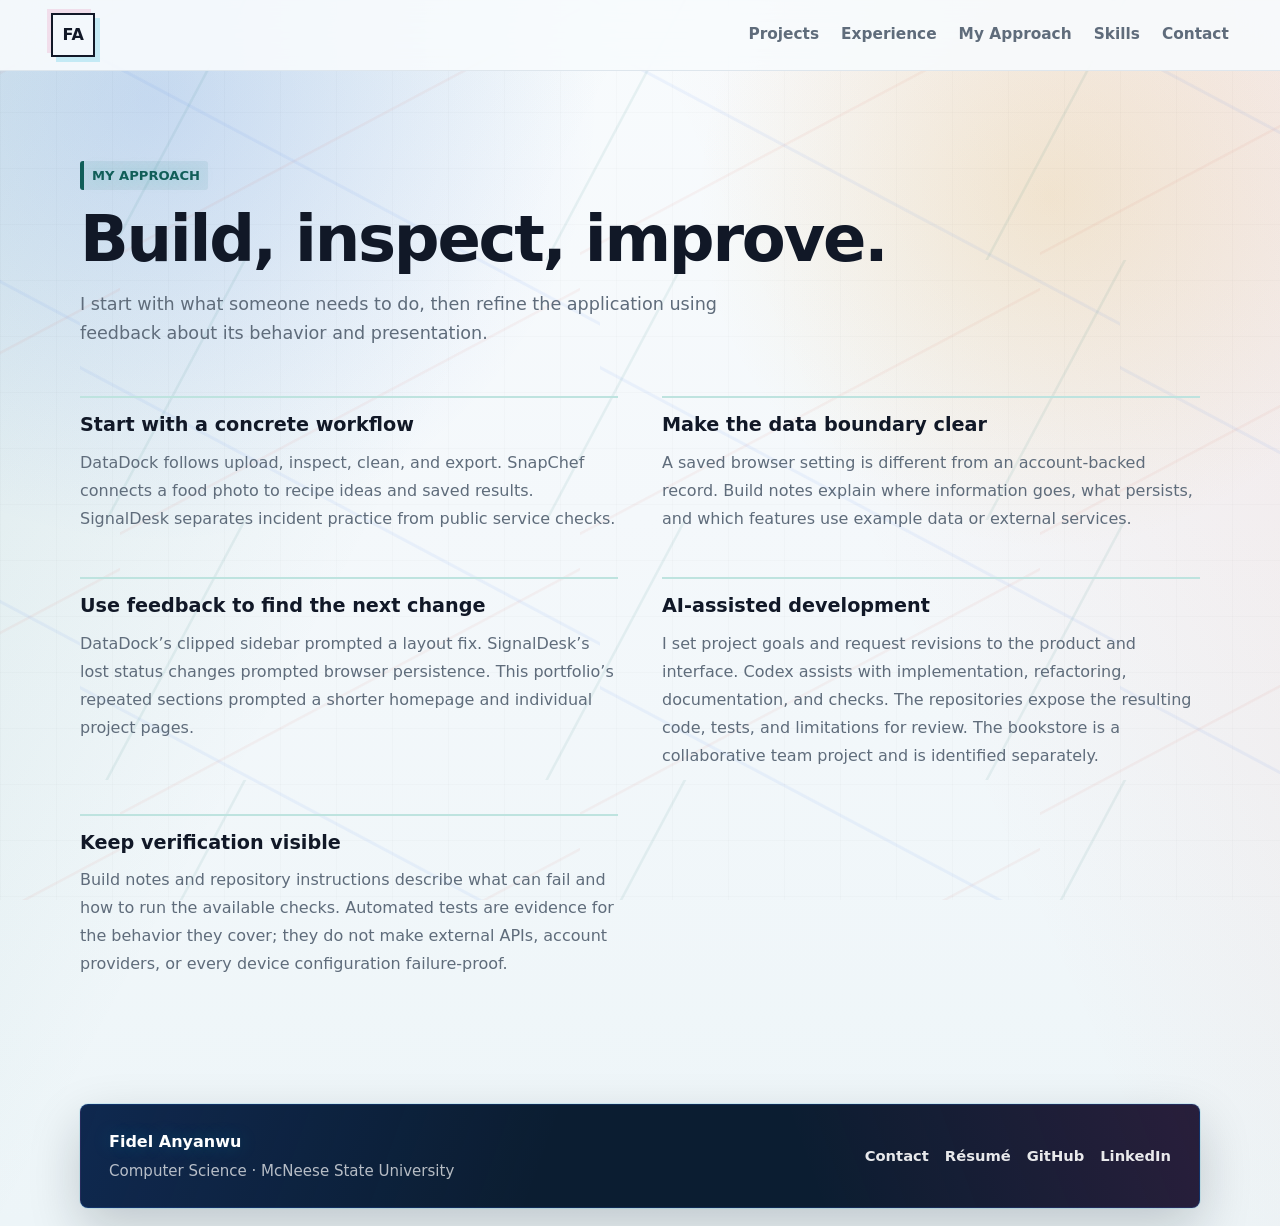
==== commit 5244d04a: "Curate portfolio, add resume and specific experience, and separate project build notes" ====
--- a/approach.html
+++ b/approach.html
@@ -1,183 +1,9 @@
 <!DOCTYPE html>
-<html lang="en">
-  <head>
-    <meta charset="UTF-8" />
-    <meta name="viewport" content="width=device-width, initial-scale=1.0" />
-    <meta
-      name="description"
-      content="Fidel Anyanwu's approach to planning, building, testing, polishing, and documenting web projects."
-    />
-    <title>My Approach | Fidel Anyanwu Portfolio</title>
-    <link rel="icon" type="image/svg+xml" href="assets/fidel-symbol.svg" />
-    <link rel="stylesheet" href="styles.css" />
-  </head>
-  <body>
-    <header class="site-header">
-      <a class="brand" href="index.html" aria-label="Fidel Anyanwu home">FA</a>
-      <nav class="site-nav" aria-label="Primary navigation">
-        <a href="index.html#projects">Projects</a>
-        <a href="experience.html">Experience</a>
-        <a aria-current="page" href="approach.html">My Approach</a>
-        <a href="skills.html">Skills</a>
-        <a href="contact.html">Contact</a>
-      </nav>
-    </header>
-
-    <main class="page-main approach-page">
-      <section class="page-hero page-hero-approach">
-        <div>
-          <p class="section-kicker">My Approach</p>
-          <h1>How I turn an idea into something people can actually use.</h1>
-          <p>
-            I try to build projects like products, not just assignments. That
-            means I think about the person opening the page, the main action
-            they need to take, the information they need first, and the details
-            that make the project easier to review, deploy, and explain.
-          </p>
-        </div>
-        <aside class="page-summary" aria-label="Approach summary">
-          <strong>Working style</strong>
-          <span>Plan the user flow, build the smallest useful version, connect data or cloud pieces when needed, test the behavior, then polish the explanation.</span>
-          <div class="summary-pills" aria-label="Approach focus areas">
-            <span>User flow</span>
-            <span>Behavior</span>
-            <span>Review notes</span>
-          </div>
-        </aside>
-      </section>
-
-      <section class="process-list" aria-label="Project workflow">
-        <article>
-          <span>01</span>
-          <div>
-            <h2>Start with the user's question</h2>
-            <p>
-              Before I build screens, I decide what the user is trying to answer.
-              For SnapChef, that question is "what can I make from this food?"
-              For SignalDesk, it is "what broke, where is it, and what should
-              the team do next?"
-            </p>
-          </div>
-        </article>
-        <article>
-          <span>02</span>
-          <div>
-            <h2>Create a simple first path</h2>
-            <p>
-              I make sure the first screen has a clear purpose. I avoid putting
-              every feature on the homepage when a separate page, tab, or focused
-              workspace would make the project easier to understand.
-            </p>
-          </div>
-        </article>
-        <article>
-          <span>03</span>
-          <div>
-            <h2>Build the real interaction</h2>
-            <p>
-              I add behavior that proves the interface is usable: uploads,
-              saved records, filters, status updates, navigation, game controls,
-              form feedback, public status checks, and state changes that a
-              reviewer can test.
-            </p>
-          </div>
-        </article>
-        <article>
-          <span>04</span>
-          <div>
-            <h2>Polish for review</h2>
-            <p>
-              I check spacing, mobile layout, screenshots, links, README notes,
-              live deployment behavior, and project descriptions so the work is
-              easier for recruiters and teammates to evaluate. I also keep track
-              of what belongs in GitHub, what belongs in deployment, and what
-              belongs in the project explanation.
-            </p>
-          </div>
-        </article>
-      </section>
-
-      <section class="decision-board" aria-labelledby="decision-board-title">
-        <div>
-          <p class="section-kicker">Decision Board</p>
-          <h2 id="decision-board-title">Questions I ask while building.</h2>
-          <p>
-            These questions keep the project from becoming a pile of features.
-            They help me decide what the user sees first, what should become a
-            separate page, and what a reviewer should be able to test.
-          </p>
-        </div>
-        <div class="decision-list">
-          <article>
-            <strong>What is the first useful action?</strong>
-            <span>Upload food, review an incident, check outside service status, start a study plan, open a game, or submit a form.</span>
-          </article>
-          <article>
-            <strong>What information should not be on the homepage?</strong>
-            <span>Detailed reports, profile settings, saved history, advanced filters, and long instructions belong in focused views.</span>
-          </article>
-          <article>
-            <strong>What proves the project works?</strong>
-            <span>Clickable navigation, changed state, saved records, form feedback, visible results, source checks, and a live deployment.</span>
-          </article>
-        </div>
-      </section>
-
-      <section class="story-grid" aria-label="Approach examples">
-        <article>
-          <h2>How this shows up in my projects</h2>
-          <p>
-            SignalDesk uses separate app views because a response workspace
-            should not overload the user on the first screen. SnapChef uses
-            saved scan history and result sections because food analysis needs
-            a clear path from upload to recipe. StudyOps organizes study work
-            into files, notes, tasks, flashcards, quizzes, and planning tools.
-            Those projects show how I handle data flow, hosted delivery,
-            project documentation, interface design, and review-ready project
-            notes.
-          </p>
-        </article>
-        <article>
-          <h2>How I explain the work</h2>
-          <p>
-            I write project cards and READMEs with the same structure: what
-            problem the project solves, what I built, what technologies I used,
-            and what someone should try first when opening the live site.
-          </p>
-        </article>
-      </section>
-
-      <section class="example-strip" aria-label="Approach project examples">
-        <article>
-          <img src="assets/snapchef-symbol.svg" alt="" />
-          <strong>SnapChef</strong>
-          <p>I keep the flow centered on image input, result sections, saved scans, and recipe decisions.</p>
-        </article>
-        <article>
-          <img src="assets/signaldesk-symbol.svg" alt="" />
-          <strong>SignalDesk</strong>
-          <p>I split crowded response information into separate taskbar views and connect public status checks to the response plan.</p>
-        </article>
-        <article>
-          <img src="assets/campus-connect-symbol.svg" alt="" />
-          <strong>Campus Connect</strong>
-          <p>I group student actions around discovery, people, community, messages, and profile work.</p>
-        </article>
-      </section>
-
-    </main>
-
-    <footer class="site-footer">
-      <div>
-        <strong>Fidel Anyanwu</strong>
-        <span>Computer Science student building web apps, data tools, dashboards, and support-ready project experiences.</span>
-      </div>
-      <nav aria-label="Footer links">
-        <a href="index.html#projects">Projects</a>
-        <a href="contact.html">Contact</a>
-        <a href="https://github.com/Fidel2197" target="_blank" rel="noreferrer">GitHub</a>
-        <a href="https://www.linkedin.com/in/fidel-anyanwu-98a34124b/" target="_blank" rel="noreferrer">LinkedIn</a>
-      </nav>
-    </footer>
-  </body>
-</html>
+<html lang="en"><head><meta charset="UTF-8" /><meta name="viewport" content="width=device-width, initial-scale=1.0" />
+<meta name="description" content="How Fidel Anyanwu develops and improves portfolio projects, including the role of AI assistance." /><title>My Approach | Fidel Anyanwu</title>
+<link rel="icon" type="image/svg+xml" href="assets/fidel-symbol.svg" /><link rel="stylesheet" href="styles.css" /></head>
+<body class=""><a class="skip-link" href="#main">Skip to content</a>
+<header class="site-header"><a class="brand" href="index.html" aria-label="Fidel Anyanwu home">FA</a>
+<nav class="site-nav" aria-label="Primary navigation"><a href="index.html#projects">Projects</a><a href="experience.html">Experience</a><a href="approach.html">My Approach</a><a href="skills.html">Skills</a><a href="contact.html">Contact</a></nav></header>
+<main id="main" class="page-main"><section class="case-heading"><p class="section-kicker">My approach</p><h1>Build, inspect, improve.</h1><p>I start with what someone needs to do, then refine the application using feedback about its behavior and presentation.</p></section><div class="case-sections"><section><h2>Start with a concrete workflow</h2><p>DataDock follows upload, inspect, clean, and export. SnapChef connects a food photo to recipe ideas and saved results. SignalDesk separates incident practice from public service checks.</p></section><section><h2>Make the data boundary clear</h2><p>A saved browser setting is different from an account-backed record. Build notes explain where information goes, what persists, and which features use example data or external services.</p></section><section><h2>Use feedback to find the next change</h2><p>DataDock’s clipped sidebar prompted a layout fix. SignalDesk’s lost status changes prompted browser persistence. This portfolio’s repeated sections prompted a shorter homepage and individual project pages.</p></section><section><h2>AI-assisted development</h2><p>I set project goals and request revisions to the product and interface. Codex assists with implementation, refactoring, documentation, and checks. The repositories expose the resulting code, tests, and limitations for review. The bookstore is a collaborative team project and is identified separately.</p></section><section><h2>Keep verification visible</h2><p>Build notes and repository instructions describe what can fail and how to run the available checks. Automated tests are evidence for the behavior they cover; they do not make external APIs, account providers, or every device configuration failure-proof.</p></section></div></main>
+<footer class="site-footer"><div><strong>Fidel Anyanwu</strong><span>Computer Science · McNeese State University</span></div><nav aria-label="Footer links"><a href="contact.html">Contact</a><a href="assets/fidel-anyanwu-resume.pdf">Résumé</a><a href="https://github.com/Fidel2197" target="_blank" rel="noreferrer">GitHub</a><a href="https://www.linkedin.com/in/fidel-anyanwu-98a34124b/" target="_blank" rel="noreferrer">LinkedIn</a></nav></footer></body></html>
--- a/styles.css
+++ b/styles.css
@@ -15,9 +15,82 @@
   --purple: #7c3aed;
   --sky: #0284c7;
   --mint: #2dd4bf;
+  --magenta: #db2777;
+  --cyan: #06b6d4;
   --ink: #0b1220;
   --shadow: 0 18px 45px rgba(23, 32, 42, 0.08);
   --shadow-strong: 0 30px 80px rgba(11, 18, 32, 0.2);
+  --glow-blue: 0 0 0 1px rgba(37, 99, 235, 0.14), 0 18px 44px rgba(37, 99, 235, 0.13);
+  --glow-teal: 0 0 0 1px rgba(15, 118, 110, 0.14), 0 18px 44px rgba(15, 118, 110, 0.13);
+  --glow-coral: 0 0 0 1px rgba(220, 90, 69, 0.14), 0 18px 44px rgba(220, 90, 69, 0.13);
+}
+
+/* Compact portfolio and project pages */
+.skip-link { position: fixed; top: -100px; left: 16px; z-index: 100; padding: 12px 18px; background: #fff; color: #111827; }
+.skip-link:focus { top: 12px; }
+.curated-home .hero { min-height: 460px; }
+.curated-home .hero-showcase { display: block; min-height: 0; padding: 0; overflow: hidden; transform: none; }
+.curated-home .hero-showcase img { height: 250px; min-height: 0; width: 100%; object-fit: cover; object-position: top left; }
+.curated-home .showcase-caption { display: grid; gap: 6px; padding: 20px; color: #e7f5fa; background: #102b3b; }
+.showcase-caption strong { font-size: 1.2rem; }
+.showcase-caption a { color: #94eddf; font-weight: 700; }
+.curated-home .featured-work { padding-top: 56px; padding-bottom: 20px; }
+.curated-home .featured-card { grid-template-rows: 190px 1fr; }
+.curated-home .featured-card img { animation: none; }
+.curated-home .featured-card > div:last-child { display: flex; flex-direction: column; }
+.curated-home .featured-card .featured-links { margin-top: auto; padding-top: 10px; }
+.compact-stack { color: var(--muted); font-size: .84rem; line-height: 1.6; }
+.compact-gallery, .home-experience { width: min(1120px, calc(100% - 36px)); margin: 0 auto; }
+.compact-gallery { padding: 36px 0 48px; }
+.compact-gallery-grid { display: grid; grid-template-columns: repeat(3, minmax(0, 1fr)); gap: 20px; }
+.gallery-card { min-width: 0; overflow: hidden; border: 1px solid var(--line); border-radius: 10px; background: #fff; }
+.gallery-card > img { display: block; width: 100%; height: 150px; object-fit: cover; object-position: top; }
+.gallery-card > div:not(.bookstore-thumb) { padding: 20px; }
+.gallery-card h3 { margin: 6px 0 10px; font-size: 1.12rem; }
+.gallery-card h3 a { color: var(--text); text-decoration: none; }
+.gallery-card h3 a:hover { text-decoration: underline; }
+.gallery-card p { font-size: .92rem; color: var(--muted); }
+.gallery-card .project-type { font-size: .72rem; }
+.bookstore-thumb { display: grid; align-content: center; gap: 8px; height: 150px; background: #142f28; color: #fff1cb; padding: 18px 24px; }
+.bookstore-thumb strong { font-size: 1.5rem; line-height: 1.1; }
+.bookstore-thumb span { font-size: .66rem; letter-spacing: .09em; }
+.home-experience { display: grid; grid-template-columns: 1fr auto; gap: 32px; align-items: center; padding: 30px; border-block: 1px solid var(--line); }
+.home-experience p { max-width: 660px; color: var(--muted); }
+.home-experience h2 { margin: 6px 0; font-size: 1.65rem; }
+.curated-home .contact-prompt { padding-top: 48px; }
+.case-heading { max-width: 850px; padding: 32px 0; }
+.case-heading h1 { margin: 4px 0 16px; font-size: clamp(2.3rem, 6vw, 4rem); line-height: 1.1; letter-spacing: -.035em; }
+.case-heading > p:not(.section-kicker):not(.compact-stack) { max-width: 720px; font-size: 1.1rem; color: var(--muted); }
+.case-heading .hero-actions { gap: 24px; margin-top: 22px; }
+.case-heading .hero-actions a, .text-link, .back-link, .case-next a { color: var(--teal-dark); font-weight: 700; text-underline-offset: 4px; }
+.case-image { margin: 0 0 40px; border-radius: 12px; overflow: hidden; background: #e7eef3; border: 1px solid var(--line); }
+.case-image img { display: block; width: 100%; max-height: 560px; object-fit: contain; }
+.case-image figcaption { padding: 10px 16px; font-size: .8rem; color: var(--muted); }
+.case-sections { display: grid; grid-template-columns: repeat(2, minmax(0, 1fr)); gap: 28px 44px; }
+.case-sections section { border-top: 2px solid #bee3df; padding-top: 16px; }
+.case-sections h2 { margin: 0 0 12px; font-size: 1.2rem; }
+.case-sections p { color: var(--muted); line-height: 1.75; }
+.case-next { margin-top: 42px; padding: 24px; border-radius: 10px; background: #e0f2ee; }
+.case-next p { margin: 0 0 6px; }
+.contact-card .text-link { display: inline-block; margin-top: 14px; }
+.role-list { display: grid; gap: 20px; }
+.role-card { display: grid; grid-template-columns: 220px 1fr; gap: 32px; padding: 28px; border: 1px solid var(--line); border-radius: 10px; background: #fff; }
+.role-meta { color: var(--teal-dark); font-weight: 700; font-size: .9rem; }
+.role-card h2 { margin: 0 0 6px; font-size: 1.35rem; }
+.role-card .organization { margin: 0 0 14px; color: var(--muted); }
+.role-card li { margin-bottom: 8px; }
+.education-band { margin-top: 32px; padding: 24px; background: #e8f1fa; border-radius: 10px; }
+.education-band h2 { margin: 0 0 8px; }
+@media (max-width: 860px) {
+  .compact-gallery-grid { grid-template-columns: repeat(2, minmax(0, 1fr)); }
+  .home-experience, .role-card { grid-template-columns: 1fr; gap: 16px; }
+  .case-sections { grid-template-columns: 1fr; }
+}
+@media (max-width: 560px) {
+  .compact-gallery-grid { grid-template-columns: 1fr; }
+  .compact-gallery, .home-experience { width: calc(100% - 28px); }
+  .home-experience, .role-card { padding: 22px; }
+  .curated-home .hero { min-height: 0; }
 }
 
 * {
@@ -86,7 +159,10 @@
 
   .hero-showcase img,
   .hero-bubble,
+  .hero,
+  .hero-proof span,
   .featured-card::before,
+  .project::before,
   .featured-card img {
     animation: none;
   }
@@ -109,7 +185,7 @@
   align-items: center;
   justify-content: space-between;
   gap: 24px;
-  padding: 18px clamp(18px, 4vw, 54px);
+  padding: 13px clamp(18px, 4vw, 54px);
   background: rgba(248, 251, 253, 0.9);
   border-bottom: 1px solid rgba(217, 225, 234, 0.8);
   backdrop-filter: blur(18px);
@@ -124,6 +200,7 @@
   color: var(--surface-strong);
   font-weight: 800;
   text-decoration: none;
+  box-shadow: 5px 5px 0 rgba(6, 182, 212, 0.2), -4px -4px 0 rgba(219, 39, 119, 0.12);
 }
 
 .site-nav {
@@ -137,13 +214,18 @@
 }
 
 .site-nav a {
+  border-bottom: 2px solid transparent;
+  padding: 4px 0;
   text-decoration: none;
+  transition: color 160ms ease, border-color 160ms ease, text-shadow 160ms ease;
 }
 
 .site-nav a:hover,
 .site-nav a:focus-visible,
 .site-nav a[aria-current="page"] {
   color: var(--teal);
+  border-bottom-color: currentColor;
+  text-shadow: 0 0 18px rgba(45, 212, 191, 0.42);
 }
 
 main {
@@ -179,21 +261,41 @@
 .hero {
   position: relative;
   isolation: isolate;
-  min-height: calc(88svh - 82px);
+  min-height: clamp(480px, 66svh, 580px);
   display: grid;
   grid-template-columns: minmax(0, 1fr) minmax(320px, 0.76fr);
   align-items: center;
   gap: clamp(24px, 5vw, 60px);
   margin-top: 24px;
   border: 1px solid rgba(255, 255, 255, 0.2);
-  border-radius: 28px;
+  border-radius: 16px;
   background:
     linear-gradient(135deg, rgba(37, 99, 235, 0.82), rgba(15, 118, 110, 0.78) 52%, rgba(124, 58, 237, 0.52)),
     radial-gradient(circle at 18% 12%, rgba(255, 255, 255, 0.26), transparent 34%),
     linear-gradient(135deg, #0b1220, #123657 52%, #0f766e);
-  box-shadow: var(--shadow-strong);
+  box-shadow:
+    0 0 0 1px rgba(6, 182, 212, 0.18),
+    0 24px 72px rgba(11, 18, 32, 0.24),
+    0 0 70px rgba(124, 58, 237, 0.12);
   overflow: hidden;
-  padding: clamp(34px, 6vw, 66px);
+  padding: clamp(30px, 5vw, 52px);
+  animation: hero-glow 7s ease-in-out infinite alternate;
+}
+
+@keyframes hero-glow {
+  from {
+    box-shadow:
+      0 0 0 1px rgba(6, 182, 212, 0.16),
+      0 24px 72px rgba(11, 18, 32, 0.24),
+      0 0 54px rgba(37, 99, 235, 0.1);
+  }
+
+  to {
+    box-shadow:
+      0 0 0 1px rgba(255, 159, 69, 0.22),
+      0 24px 72px rgba(11, 18, 32, 0.24),
+      0 0 72px rgba(219, 39, 119, 0.15);
+  }
 }
 
 .hero::before {
@@ -295,13 +397,13 @@
   grid-template-columns: minmax(280px, 0.82fr) minmax(0, 1fr);
   gap: clamp(22px, 4vw, 44px);
   align-items: stretch;
-  margin-top: clamp(28px, 4vw, 44px);
-  padding: 0 0 clamp(48px, 7vw, 72px);
+  margin-top: clamp(24px, 3vw, 36px);
+  padding: 0 0 clamp(38px, 6vw, 58px);
 }
 
 .storyboard-visual {
   position: relative;
-  min-height: 360px;
+  min-height: 320px;
   border: 1px solid var(--line);
   border-radius: 8px;
   background:
@@ -313,7 +415,7 @@
 
 .storyboard-visual img {
   height: 100%;
-  min-height: 360px;
+  min-height: 320px;
   object-fit: cover;
   object-position: left top;
   opacity: 0.72;
@@ -396,11 +498,45 @@
 .eyebrow,
 .section-kicker,
 .project-type {
-  margin: 0 0 12px;
+  margin: 0 0 10px;
   color: var(--teal-dark);
   font-size: 0.82rem;
   font-weight: 800;
   text-transform: uppercase;
+}
+
+.section-kicker {
+  display: inline-flex;
+  align-items: center;
+  border-left: 4px solid currentColor;
+  border-radius: 3px;
+  background: rgba(15, 118, 110, 0.08);
+  padding: 4px 8px;
+  text-shadow: 0 0 16px rgba(45, 212, 191, 0.26);
+}
+
+.featured-work .section-kicker,
+.projects .section-kicker,
+.skills-page .section-kicker {
+  color: var(--blue);
+  background: rgba(37, 99, 235, 0.08);
+  text-shadow: 0 0 16px rgba(37, 99, 235, 0.24);
+}
+
+.recruiter-snapshot .section-kicker,
+.interview-notes .section-kicker,
+.experience-page .section-kicker {
+  color: var(--coral);
+  background: rgba(220, 90, 69, 0.09);
+  text-shadow: 0 0 16px rgba(220, 90, 69, 0.22);
+}
+
+.profile-pages .section-kicker,
+.contact-prompt .section-kicker,
+.contact-page .section-kicker {
+  color: var(--purple);
+  background: rgba(124, 58, 237, 0.08);
+  text-shadow: 0 0 16px rgba(124, 58, 237, 0.24);
 }
 
 h1,
@@ -414,29 +550,36 @@
 h1 {
   margin-bottom: 18px;
   color: var(--surface-strong);
-  font-size: clamp(2.45rem, 5vw, 3.35rem);
+  font-size: clamp(1.9rem, 3.5vw, 2.45rem);
+  line-height: 1.06;
+  font-weight: 900;
+}
+
+.hero .eyebrow {
+  display: inline-flex;
+  max-width: 100%;
+  border-left: 4px solid #ffad3d;
+  background: rgba(11, 18, 32, 0.25);
+  padding: 7px 10px;
+  color: #fff1d6;
+  letter-spacing: 0;
+  text-shadow: 0 0 18px rgba(255, 173, 61, 0.48);
+}
+
+.hero h1 {
+  max-width: 620px;
+  color: #ffffff;
+  font-size: clamp(2.35rem, 4.3vw, 3.25rem);
   line-height: 1;
-  font-weight: 900;
-}
-
-.hero .eyebrow {
-  color: #fed7aa;
-  letter-spacing: 0;
-}
-
-.hero h1 {
-  max-width: 740px;
-  color: #ffffff;
-  font-size: clamp(3.2rem, 8vw, 6.45rem);
-  line-height: 0.9;
+  text-shadow: 0 0 26px rgba(6, 182, 212, 0.38), 0 3px 0 rgba(11, 18, 32, 0.28);
   text-wrap: balance;
 }
 
 h2 {
   margin-bottom: 0;
   color: var(--surface-strong);
-  font-size: clamp(1.55rem, 3vw, 2rem);
-  line-height: 1.12;
+  font-size: clamp(1.35rem, 2.2vw, 1.65rem);
+  line-height: 1.18;
 }
 
 h3 {
@@ -461,7 +604,7 @@
   width: 44px;
   height: 44px;
   flex: 0 0 44px;
-  border-radius: 10px;
+  border-radius: 8px;
   object-fit: cover;
   box-shadow: 0 12px 24px rgba(23, 32, 42, 0.16);
 }
@@ -470,7 +613,7 @@
   max-width: 700px;
   margin-bottom: 22px;
   color: rgba(255, 255, 255, 0.86);
-  font-size: 1.12rem;
+  font-size: 1.04rem;
   line-height: 1.55;
 }
 
@@ -508,14 +651,16 @@
 }
 
 .button.primary {
-  background: var(--surface-strong);
+  border-color: #143f67;
+  background: linear-gradient(135deg, #0f3153, #0f766e);
   color: #ffffff;
+  box-shadow: 0 12px 28px rgba(37, 99, 235, 0.17), 0 0 24px rgba(45, 212, 191, 0.1);
 }
 
 .button.secondary,
 .project-links a,
 .contact-links a {
-  background: transparent;
+  background: rgba(255, 255, 255, 0.68);
   color: var(--surface-strong);
 }
 
@@ -549,13 +694,44 @@
   font-size: 0.88rem;
   font-weight: 800;
   backdrop-filter: blur(12px);
+  animation: proof-glow 6s ease-in-out infinite alternate;
+}
+
+.hero-proof span:nth-child(1) {
+  border-color: rgba(255, 173, 61, 0.56);
+  background: rgba(255, 173, 61, 0.14);
+}
+
+.hero-proof span:nth-child(2) {
+  border-color: rgba(45, 212, 191, 0.58);
+  background: rgba(45, 212, 191, 0.14);
+}
+
+.hero-proof span:nth-child(3) {
+  border-color: rgba(96, 165, 250, 0.58);
+  background: rgba(37, 99, 235, 0.15);
+}
+
+.hero-proof span:nth-child(4) {
+  border-color: rgba(244, 114, 182, 0.54);
+  background: rgba(219, 39, 119, 0.13);
+}
+
+@keyframes proof-glow {
+  from {
+    box-shadow: 0 0 0 rgba(255, 255, 255, 0);
+  }
+
+  to {
+    box-shadow: 0 0 20px rgba(255, 255, 255, 0.12);
+  }
 }
 
 .hero-showcase {
   position: relative;
-  min-height: 420px;
+  min-height: 330px;
   border: 1px solid rgba(255, 255, 255, 0.22);
-  border-radius: 18px;
+  border-radius: 8px;
   background:
     linear-gradient(135deg, rgba(255, 255, 255, 0.38), transparent 48%),
     var(--surface);
@@ -569,7 +745,7 @@
   inset: 12px;
   z-index: 2;
   border: 1px solid rgba(255, 255, 255, 0.54);
-  border-radius: 14px;
+  border-radius: 6px;
   content: "";
   pointer-events: none;
 }
@@ -587,7 +763,7 @@
 
 .hero-showcase img {
   height: 100%;
-  min-height: 420px;
+  min-height: 330px;
   object-fit: cover;
   object-position: center top;
   animation: quiet-zoom 18s ease-in-out infinite alternate;
@@ -632,9 +808,9 @@
   left: 18px;
   display: grid;
   gap: 8px;
-  padding: 16px;
+  padding: 13px 15px;
   border: 1px solid rgba(255, 255, 255, 0.22);
-  border-radius: 14px;
+  border-radius: 8px;
   background: rgba(11, 18, 32, 0.84);
   color: rgba(255, 255, 255, 0.78);
   backdrop-filter: blur(16px);
@@ -642,7 +818,7 @@
 
 .hero-stats span {
   display: block;
-  font-size: 0.92rem;
+  font-size: 0.86rem;
 }
 
 .hero-stats strong {
@@ -654,7 +830,7 @@
   grid-template-columns: minmax(0, 0.78fr) minmax(280px, 1fr);
   gap: clamp(24px, 5vw, 74px);
   align-items: start;
-  padding: 44px;
+  padding: clamp(26px, 4vw, 34px);
   background: var(--surface);
   border: 1px solid var(--line);
   border-left: 8px solid var(--rust);
@@ -678,12 +854,12 @@
 .profile-pages,
 .interview-notes,
 .contact-prompt {
-  padding: clamp(48px, 7vw, 76px) 0 0;
+  padding: clamp(40px, 6vw, 62px) 0 0;
 }
 
 .projects {
   scroll-margin-top: 154px;
-  padding-top: clamp(86px, 10vw, 124px);
+  padding-top: clamp(68px, 8vw, 94px);
 }
 
 .projects > .section-heading {
@@ -713,7 +889,25 @@
 
 .section-heading {
   max-width: 840px;
-  margin-bottom: 24px;
+  margin-bottom: 20px;
+}
+
+.section-heading h2 {
+  display: inline;
+  background: linear-gradient(transparent 69%, rgba(6, 182, 212, 0.18) 69%);
+  box-decoration-break: clone;
+  -webkit-box-decoration-break: clone;
+  text-shadow: 0 0 22px rgba(37, 99, 235, 0.12);
+}
+
+.recruiter-snapshot .section-heading h2,
+.interview-notes h2 {
+  background: linear-gradient(transparent 69%, rgba(220, 90, 69, 0.18) 69%);
+}
+
+.profile-pages .section-heading h2,
+.contact-prompt h2 {
+  background: linear-gradient(transparent 69%, rgba(124, 58, 237, 0.17) 69%);
 }
 
 .compact-heading {
@@ -733,23 +927,17 @@
 }
 
 .featured-work > .section-heading {
-  display: grid;
-  grid-template-columns: minmax(0, 0.88fr) minmax(280px, 0.52fr);
-  gap: clamp(18px, 4vw, 42px);
   max-width: none;
-  align-items: end;
 }
 
 .featured-work > .section-heading::after {
   display: block;
-  min-height: 130px;
-  border: 1px solid rgba(17, 24, 39, 0.1);
-  border-radius: 18px;
-  background:
-    linear-gradient(135deg, rgba(37, 99, 235, 0.82), rgba(15, 118, 110, 0.76)),
-    radial-gradient(circle at 20% 22%, rgba(255, 255, 255, 0.36), transparent 36%),
-    radial-gradient(circle at 80% 78%, rgba(255, 173, 61, 0.32), transparent 38%);
-  box-shadow: var(--shadow);
+  width: min(330px, 72%);
+  height: 7px;
+  margin-top: 18px;
+  border-radius: 2px;
+  background: linear-gradient(90deg, var(--blue), var(--cyan), var(--teal), var(--gold), var(--coral), var(--magenta));
+  box-shadow: 0 0 22px rgba(37, 99, 235, 0.34), 0 0 28px rgba(219, 39, 119, 0.15);
   content: "";
 }
 
@@ -764,10 +952,26 @@
   display: grid;
   min-height: 100%;
   border: 1px solid var(--line);
-  border-radius: 18px;
+  border-radius: 8px;
   background: rgba(255, 255, 255, 0.9);
-  box-shadow: var(--shadow);
+  box-shadow: var(--glow-blue);
   overflow: hidden;
+  transition: transform 180ms ease, border-color 180ms ease, box-shadow 180ms ease;
+}
+
+.featured-card:nth-child(2) {
+  box-shadow: var(--glow-coral);
+}
+
+.featured-card:nth-child(3) {
+  box-shadow: 0 0 0 1px rgba(124, 58, 237, 0.14), 0 18px 44px rgba(124, 58, 237, 0.13);
+}
+
+.featured-card:hover,
+.featured-card:focus-within {
+  border-color: rgba(37, 99, 235, 0.38);
+  box-shadow: 0 0 0 1px rgba(6, 182, 212, 0.24), 0 22px 50px rgba(37, 99, 235, 0.2);
+  transform: translateY(-4px);
 }
 
 .featured-card::before {
@@ -790,7 +994,7 @@
 .featured-card img,
 .featured-visual {
   width: 100%;
-  height: 230px;
+  height: 190px;
   object-fit: cover;
   object-position: center top;
   background: #e7eef6;
@@ -801,7 +1005,7 @@
   display: grid;
   align-content: start;
   gap: 10px;
-  padding: 22px;
+  padding: 20px;
 }
 
 .featured-card h3 {
@@ -842,29 +1046,6 @@
   transform: translateY(-2px);
 }
 
-.mini-datadock {
-  display: grid;
-  grid-template-columns: repeat(2, minmax(0, 1fr));
-  gap: 12px;
-  align-content: center;
-  padding: 24px;
-  background:
-    radial-gradient(circle at 18% 18%, rgba(45, 212, 191, 0.34), transparent 28%),
-    linear-gradient(145deg, #0b2530, #102f36 52%, #153e5c);
-}
-
-.mini-datadock span {
-  display: grid;
-  min-height: 72px;
-  place-items: center;
-  border: 1px solid rgba(255, 255, 255, 0.16);
-  border-radius: 14px;
-  background: rgba(255, 255, 255, 0.09);
-  color: #eafffb;
-  font-weight: 900;
-  box-shadow: inset 0 1px 0 rgba(255, 255, 255, 0.12);
-}
-
 @keyframes color-slide {
   from {
     filter: hue-rotate(0deg);
@@ -884,12 +1065,37 @@
 .snapshot-grid article {
   min-width: 0;
   border: 1px solid var(--line);
+  border-top: 4px solid var(--teal);
   border-radius: 8px;
   background:
     linear-gradient(180deg, rgba(15, 118, 110, 0.06), transparent 46%),
     var(--surface);
-  box-shadow: var(--shadow);
+  box-shadow: var(--glow-teal);
   padding: 18px;
+  transition: transform 180ms ease, box-shadow 180ms ease;
+}
+
+.snapshot-grid article:nth-child(2) {
+  border-top-color: var(--blue);
+  background: linear-gradient(180deg, rgba(37, 99, 235, 0.08), transparent 52%), var(--surface);
+  box-shadow: var(--glow-blue);
+}
+
+.snapshot-grid article:nth-child(3) {
+  border-top-color: var(--gold);
+  background: linear-gradient(180deg, rgba(217, 154, 23, 0.11), transparent 52%), var(--surface);
+  box-shadow: 0 0 0 1px rgba(217, 154, 23, 0.14), 0 18px 44px rgba(217, 154, 23, 0.13);
+}
+
+.snapshot-grid article:nth-child(4) {
+  border-top-color: var(--purple);
+  background: linear-gradient(180deg, rgba(124, 58, 237, 0.08), transparent 52%), var(--surface);
+  box-shadow: 0 0 0 1px rgba(124, 58, 237, 0.14), 0 18px 44px rgba(124, 58, 237, 0.13);
+}
+
+.snapshot-grid article:hover {
+  box-shadow: 0 0 0 1px rgba(6, 182, 212, 0.2), 0 20px 46px rgba(11, 18, 32, 0.15);
+  transform: translateY(-3px);
 }
 
 .snapshot-grid strong,
@@ -924,6 +1130,19 @@
   grid-template-columns: 54px minmax(0, 1fr);
   gap: 16px;
   padding: 20px 22px;
+  box-shadow: inset 4px 0 0 var(--teal);
+}
+
+.work-area-list article:nth-child(2) {
+  box-shadow: inset 4px 0 0 var(--blue);
+}
+
+.work-area-list article:nth-child(3) {
+  box-shadow: inset 4px 0 0 var(--coral);
+}
+
+.work-area-list article:nth-child(4) {
+  box-shadow: inset 4px 0 0 var(--purple);
 }
 
 .work-area-list article + article {
@@ -965,6 +1184,7 @@
   min-height: 178px;
   align-content: start;
   border: 1px solid var(--line);
+  border-top: 4px solid var(--teal);
   border-radius: 8px;
   background:
     linear-gradient(160deg, rgba(255, 255, 255, 0.96), rgba(231, 246, 244, 0.66)),
@@ -974,12 +1194,14 @@
 }
 
 .build-map-grid article:nth-child(2) {
+  border-top-color: var(--blue);
   background:
     linear-gradient(160deg, rgba(255, 255, 255, 0.96), rgba(237, 244, 255, 0.7)),
     var(--surface);
 }
 
 .build-map-grid article:nth-child(3) {
+  border-top-color: var(--coral);
   background:
     linear-gradient(160deg, rgba(255, 255, 255, 0.96), rgba(255, 238, 232, 0.7)),
     var(--surface);
@@ -1019,8 +1241,28 @@
 .evidence-strip strong {
   display: block;
   color: var(--surface-strong);
-  font-size: 1.9rem;
+  font-size: 1.45rem;
   line-height: 1;
+}
+
+.evidence-strip div:nth-child(1) strong {
+  color: var(--teal);
+  text-shadow: 0 0 18px rgba(45, 212, 191, 0.25);
+}
+
+.evidence-strip div:nth-child(2) strong {
+  color: var(--blue);
+  text-shadow: 0 0 18px rgba(37, 99, 235, 0.22);
+}
+
+.evidence-strip div:nth-child(3) strong {
+  color: var(--coral);
+  text-shadow: 0 0 18px rgba(220, 90, 69, 0.2);
+}
+
+.evidence-strip div:nth-child(4) strong {
+  color: var(--purple);
+  text-shadow: 0 0 18px rgba(124, 58, 237, 0.22);
 }
 
 .evidence-strip span {
@@ -1056,13 +1298,19 @@
   padding: 18px;
 }
 
+.project-jump-guide article:first-child {
+  border-top: 4px solid var(--gold);
+}
+
 .project-jump-guide article:nth-child(2) {
+  border-top: 4px solid var(--teal);
   background:
     linear-gradient(145deg, rgba(255, 255, 255, 0.96), rgba(231, 246, 244, 0.68)),
     var(--surface);
 }
 
 .project-jump-guide article:nth-child(3) {
+  border-top: 4px solid var(--coral);
   background:
     linear-gradient(145deg, rgba(255, 255, 255, 0.96), rgba(255, 238, 232, 0.68)),
     var(--surface);
@@ -1070,10 +1318,21 @@
 
 .review-grid article {
   border: 1px solid var(--line);
+  border-left: 4px solid var(--teal);
   border-radius: 8px;
   background: var(--surface);
-  box-shadow: var(--shadow);
+  box-shadow: var(--glow-teal);
   padding: 22px;
+}
+
+.review-grid article:nth-child(2) {
+  border-left-color: var(--blue);
+  box-shadow: var(--glow-blue);
+}
+
+.review-grid article:nth-child(3) {
+  border-left-color: var(--coral);
+  box-shadow: var(--glow-coral);
 }
 
 .review-grid p {
@@ -1089,22 +1348,38 @@
 
 .profile-page-grid a {
   display: grid;
-  min-height: 190px;
+  min-height: 168px;
   align-content: start;
   border: 1px solid var(--line);
   border-radius: 8px;
   background:
     linear-gradient(180deg, rgba(15, 118, 110, 0.07), transparent 54%),
     var(--surface);
-  box-shadow: var(--shadow);
-  padding: 22px;
+  box-shadow: var(--glow-teal);
+  padding: 20px;
   text-decoration: none;
-  transition: transform 160ms ease, border-color 160ms ease;
+  transition: transform 160ms ease, border-color 160ms ease, box-shadow 160ms ease;
+}
+
+.profile-page-grid a:nth-child(2) {
+  background: linear-gradient(180deg, rgba(37, 99, 235, 0.08), transparent 54%), var(--surface);
+  box-shadow: var(--glow-blue);
+}
+
+.profile-page-grid a:nth-child(3) {
+  background: linear-gradient(180deg, rgba(217, 154, 23, 0.1), transparent 54%), var(--surface);
+  box-shadow: 0 0 0 1px rgba(217, 154, 23, 0.14), 0 18px 44px rgba(217, 154, 23, 0.12);
+}
+
+.profile-page-grid a:nth-child(4) {
+  background: linear-gradient(180deg, rgba(124, 58, 237, 0.08), transparent 54%), var(--surface);
+  box-shadow: 0 0 0 1px rgba(124, 58, 237, 0.14), 0 18px 44px rgba(124, 58, 237, 0.12);
 }
 
 .profile-page-grid a:hover,
 .profile-page-grid a:focus-visible {
   border-color: rgba(15, 118, 110, 0.42);
+  box-shadow: 0 0 0 3px rgba(6, 182, 212, 0.18), 0 20px 44px rgba(37, 99, 235, 0.15);
   transform: translateY(-2px);
 }
 
@@ -1149,7 +1424,7 @@
     linear-gradient(135deg, rgba(255, 255, 255, 0.94), rgba(255, 255, 255, 0.72)),
     linear-gradient(135deg, var(--page-soft, rgba(37, 99, 235, 0.08)), transparent 58%),
     var(--surface);
-  box-shadow: var(--shadow);
+  box-shadow: 0 0 0 1px rgba(37, 99, 235, 0.1), 0 22px 48px rgba(37, 99, 235, 0.11);
   overflow: hidden;
   padding: clamp(24px, 5vw, 44px);
 }
@@ -1178,6 +1453,7 @@
   margin-bottom: 14px;
   font-size: clamp(1.42rem, 2.25vw, 1.86rem);
   line-height: 1.16;
+  text-shadow: 0 0 20px rgba(37, 99, 235, 0.17);
 }
 
 .page-hero p {
@@ -1710,8 +1986,16 @@
   background: var(--surface);
   border: 1px solid var(--line);
   border-radius: 8px;
-  box-shadow: var(--shadow);
+  box-shadow: 0 0 0 1px rgba(15, 118, 110, 0.08), 0 18px 44px rgba(23, 32, 42, 0.09);
   overflow: hidden;
+  transition: border-color 180ms ease, box-shadow 180ms ease, transform 180ms ease;
+}
+
+.project:hover,
+.project:focus-within {
+  border-color: rgba(37, 99, 235, 0.32);
+  box-shadow: 0 0 0 1px rgba(6, 182, 212, 0.17), 0 24px 54px rgba(37, 99, 235, 0.14);
+  transform: translateY(-3px);
 }
 
 .project::before {
@@ -1721,6 +2005,7 @@
   height: 6px;
   background: linear-gradient(90deg, var(--project-accent, var(--teal)), var(--project-second, var(--rust)));
   content: "";
+  animation: color-slide 10s ease-in-out infinite alternate;
 }
 
 .feature-project {
@@ -1902,10 +2187,37 @@
 .tag-row span {
   border: 1px solid #b9c6d4;
   border-radius: 4px;
+  background: rgba(37, 99, 235, 0.06);
   padding: 6px 9px;
   color: #2e3a49;
   font-size: 0.86rem;
   font-weight: 800;
+}
+
+.datadock-project-preview {
+  padding: 14px;
+  background: linear-gradient(135deg, #dcebea, #edf5f7);
+}
+
+.feature-project .project-image img.datadock-shot {
+  width: 100%;
+  height: auto;
+  max-height: 640px;
+  min-height: 0;
+  object-fit: contain;
+  object-position: center top;
+  border-radius: 6px;
+  box-shadow: 0 14px 36px rgba(7, 42, 52, 0.22);
+}
+
+.tag-row span:nth-child(2n) {
+  border-color: rgba(15, 118, 110, 0.25);
+  background: rgba(15, 118, 110, 0.07);
+}
+
+.tag-row span:nth-child(3n) {
+  border-color: rgba(220, 90, 69, 0.24);
+  background: rgba(220, 90, 69, 0.07);
 }
 
 .tag-row + .project-links {
@@ -1934,7 +2246,7 @@
   max-width: 320px;
   margin-bottom: 0;
   color: #ffffff;
-  font-size: 2rem;
+  font-size: 1.6rem;
   line-height: 1.05;
 }
 
@@ -1966,9 +2278,63 @@
 }
 
 .poster-bookstore {
-  background:
-    linear-gradient(135deg, rgba(17, 24, 39, 0.96), rgba(15, 118, 110, 0.88)),
-    linear-gradient(45deg, #111827 0 25%, #1f2937 25% 50%, #0f766e 50% 75%, #b45309 75% 100%);
+  display: flex;
+  flex-direction: column;
+  min-height: 300px;
+  padding: 0;
+  background: #f7f9fc;
+}
+
+.poster-bookstore .bookstore-preview-bar {
+  display: flex;
+  align-items: center;
+  justify-content: space-between;
+  gap: 12px;
+  min-height: 48px;
+  padding: 0 18px;
+  background: #fff;
+  color: #14243b;
+  font-size: 0.78rem;
+}
+
+.poster-bookstore .bookstore-preview-bar span {
+  border: 0;
+  background: none;
+  color: #14243b;
+  font-size: 0.72rem;
+}
+
+.poster-bookstore .bookstore-preview-hero {
+  display: flex;
+  flex: 1;
+  min-height: 252px;
+  flex-direction: column;
+  align-items: flex-start;
+  justify-content: center;
+  gap: 12px;
+  padding: 26px;
+  background: linear-gradient(90deg, rgba(16, 37, 59, 0.96), rgba(16, 37, 59, 0.36)),
+    url("assets/cowboy-bookstore-hero.png") center / cover;
+}
+
+.poster-bookstore .bookstore-preview-hero p {
+  color: #ffd848;
+  font-size: 0.7rem;
+}
+
+.poster-bookstore .bookstore-preview-hero h4 {
+  max-width: 280px;
+  font-size: 1.25rem;
+  line-height: 1.22;
+}
+
+.poster-bookstore .bookstore-preview-hero span {
+  border: 0;
+  border-radius: 4px;
+  padding: 7px 10px;
+  background: #ffd848;
+  color: #14243b;
+  font-size: 0.7rem;
 }
 
 .project-grid {
@@ -2239,6 +2605,42 @@
   padding-left: 20px;
 }
 
+.build-map-grid article,
+.review-grid article,
+.process-list article,
+.story-grid article,
+.decision-list article,
+.example-strip article,
+.experience-detail article,
+.skills-showcase article,
+.strength-grid article,
+.note-stack article,
+.experience-grid article,
+.skills-grid div,
+.contact-card,
+.topic-grid article {
+  transition: border-color 180ms ease, box-shadow 180ms ease, transform 180ms ease;
+}
+
+.build-map-grid article:hover,
+.review-grid article:hover,
+.process-list article:hover,
+.story-grid article:hover,
+.decision-list article:hover,
+.example-strip article:hover,
+.experience-detail article:hover,
+.skills-showcase article:hover,
+.strength-grid article:hover,
+.note-stack article:hover,
+.experience-grid article:hover,
+.skills-grid div:hover,
+.contact-card:hover,
+.topic-grid article:hover {
+  border-color: rgba(37, 99, 235, 0.3);
+  box-shadow: 0 0 0 1px rgba(6, 182, 212, 0.14), 0 20px 46px rgba(37, 99, 235, 0.12);
+  transform: translateY(-2px);
+}
+
 .site-footer {
   position: relative;
   z-index: 1;
@@ -2248,8 +2650,15 @@
   align-items: center;
   justify-content: space-between;
   gap: 24px;
-  border-top: 1px solid rgba(17, 24, 39, 0.12);
-  padding: 28px 0 38px;
+  border: 1px solid rgba(37, 99, 235, 0.18);
+  border-radius: 8px;
+  background:
+    linear-gradient(110deg, rgba(37, 99, 235, 0.16), transparent 42%),
+    linear-gradient(250deg, rgba(219, 39, 119, 0.14), transparent 36%),
+    #0b1d31;
+  box-shadow: 0 0 0 1px rgba(6, 182, 212, 0.12), 0 20px 52px rgba(11, 18, 32, 0.2);
+  padding: 24px 28px;
+  margin-bottom: 18px;
 }
 
 .site-footer div {
@@ -2258,12 +2667,13 @@
 }
 
 .site-footer strong {
-  color: var(--surface-strong);
+  color: #ffffff;
+  text-shadow: 0 0 18px rgba(6, 182, 212, 0.3);
 }
 
 .site-footer span {
   max-width: 620px;
-  color: var(--muted);
+  color: rgba(255, 255, 255, 0.7);
   font-size: 0.94rem;
 }
 
@@ -2275,7 +2685,7 @@
 }
 
 .site-footer a {
-  color: var(--surface-strong);
+  color: rgba(255, 255, 255, 0.9);
   font-size: 0.92rem;
   font-weight: 800;
   text-decoration: none;
@@ -2283,7 +2693,8 @@
 
 .site-footer a:hover,
 .site-footer a:focus-visible {
-  color: var(--blue);
+  color: #67e8f9;
+  text-shadow: 0 0 18px rgba(6, 182, 212, 0.56);
 }
 
 @media (max-width: 860px) {
@@ -2396,7 +2807,11 @@
   }
 
   h1 {
-    font-size: 2.35rem;
+    font-size: 2rem;
+  }
+
+  .hero h1 {
+    font-size: clamp(2.1rem, 10vw, 2.55rem);
   }
 
   .hero-text {
@@ -2460,7 +2875,7 @@
   }
 
   .hero-showcase img {
-    min-height: 300px;
+    min-height: 260px;
   }
 
   .showcase-tabs {
@@ -2469,7 +2884,7 @@
 
   .featured-card img,
   .featured-visual {
-    height: 210px;
+    height: 180px;
   }
 
   .project-content {
@@ -2500,15 +2915,3 @@
     width: 100%;
   }
 }
-/* DataDock's actual four-step workflow, presented as an explanatory diagram. */
-.datadock-flow { padding: clamp(1.7rem,4vw,3.5rem); background: linear-gradient(145deg,#102f36,#071d24); color: #f4fafb; display: flex; flex-direction: column; justify-content: center; }
-.datadock-flow-label { font-size: .8rem; letter-spacing: .12em; color: #79dcca; }
-.datadock-flow > strong { margin-top: 1.5rem; font-size: clamp(2.5rem,5vw,4rem); line-height: 1.1; letter-spacing: -.05em; }
-.datadock-flow > strong > span { color: #73e1c7; }
-.datadock-flow > p { font-size: 1.25rem; color: #c2d6db; line-height: 1.5; }
-.datadock-flow ol { padding: 0; margin: 1.5rem 0 2rem; list-style: none; display: grid; gap: 1rem; }
-.datadock-flow li { display: flex; align-items: center; gap: 1rem; padding-bottom: 1rem; border-bottom: 1px solid #ffffff17; }
-.datadock-flow li > span { font-size: .9rem; color: #79dcca; width: 2rem; }
-.datadock-flow li > div { font-size: 1.1rem; font-weight: 650; }
-.datadock-flow small { display: block; color: #c2d6db; font-size: .9rem; font-weight: 400; margin-top: .2rem; }
-.datadock-flow-footer { color: #90abb2; font-size: .8rem; line-height: 1.7; }
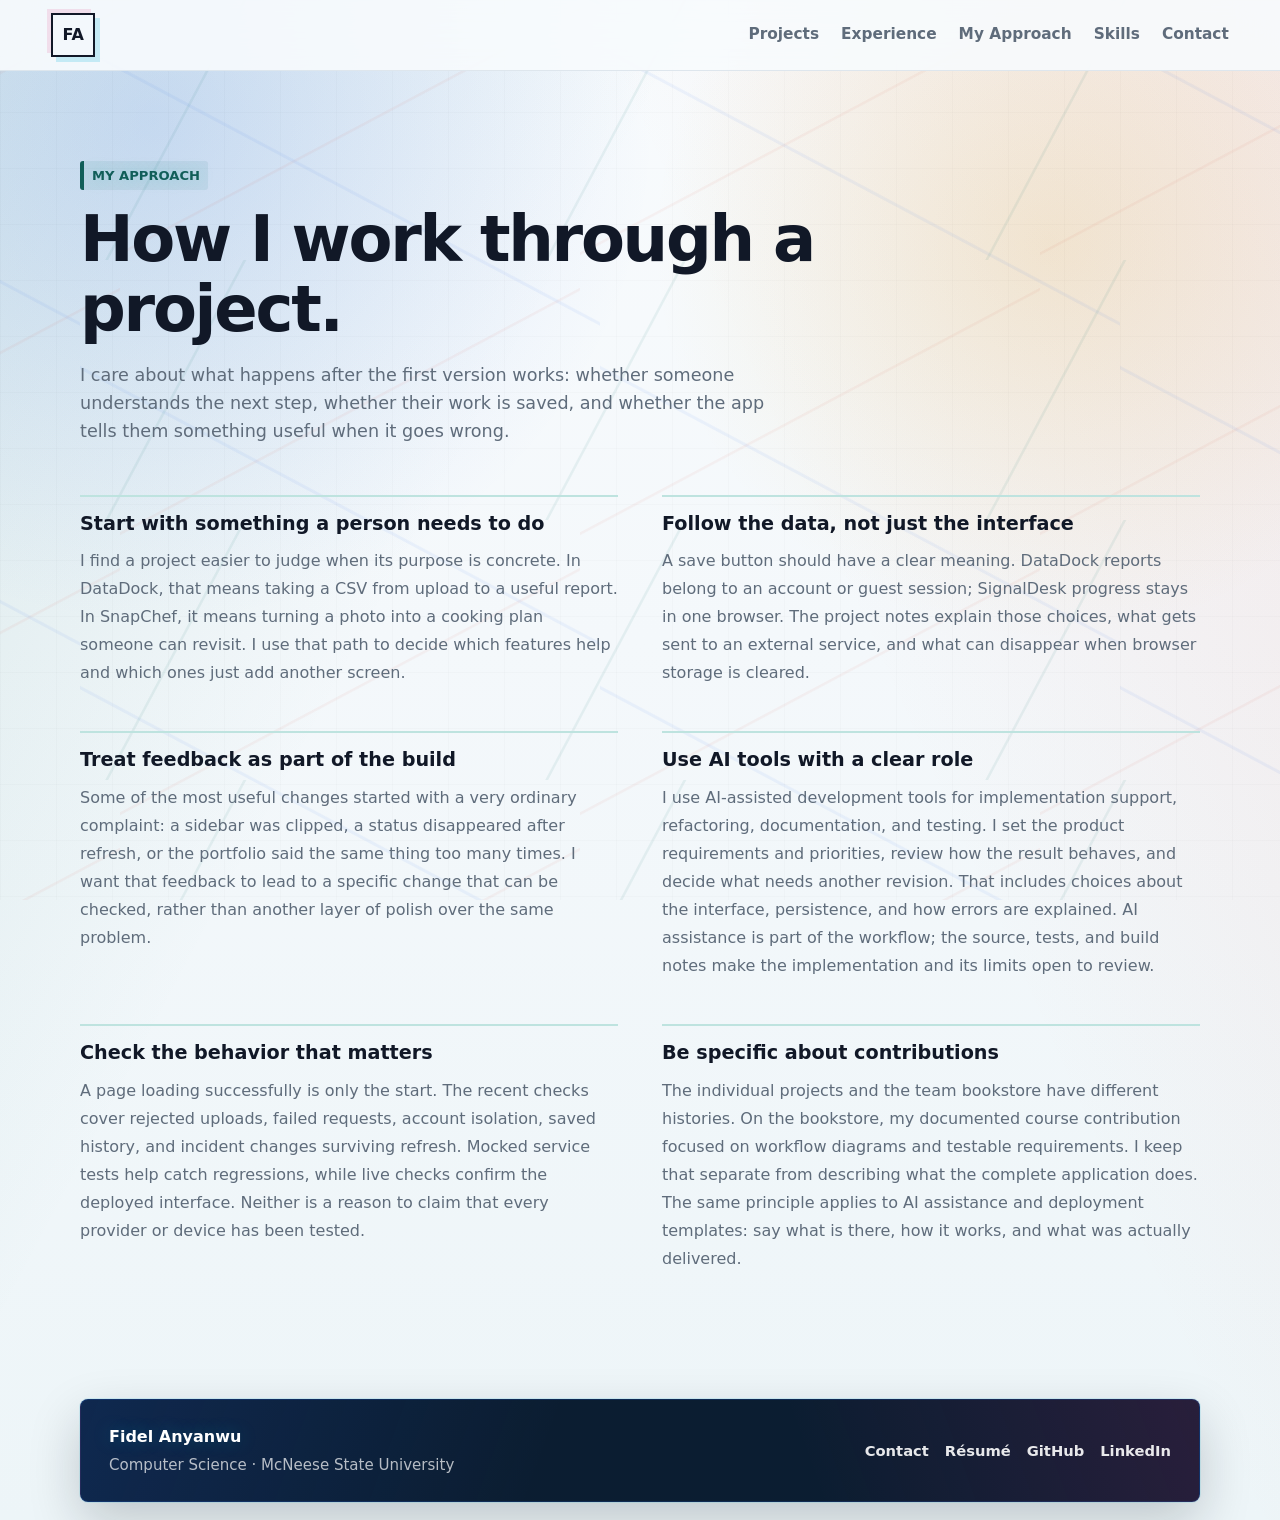
==== commit 6bd29ec7: "Center the project preview and add depth to portfolio stories" ====
--- a/approach.html
+++ b/approach.html
@@ -5,5 +5,12 @@
 <body class=""><a class="skip-link" href="#main">Skip to content</a>
 <header class="site-header"><a class="brand" href="index.html" aria-label="Fidel Anyanwu home">FA</a>
 <nav class="site-nav" aria-label="Primary navigation"><a href="index.html#projects">Projects</a><a href="experience.html">Experience</a><a href="approach.html">My Approach</a><a href="skills.html">Skills</a><a href="contact.html">Contact</a></nav></header>
-<main id="main" class="page-main"><section class="case-heading"><p class="section-kicker">My approach</p><h1>Build, inspect, improve.</h1><p>I start with what someone needs to do, then refine the application using feedback about its behavior and presentation.</p></section><div class="case-sections"><section><h2>Start with a concrete workflow</h2><p>DataDock follows upload, inspect, clean, and export. SnapChef connects a food photo to recipe ideas and saved results. SignalDesk separates incident practice from public service checks.</p></section><section><h2>Make the data boundary clear</h2><p>A saved browser setting is different from an account-backed record. Build notes explain where information goes, what persists, and which features use example data or external services.</p></section><section><h2>Use feedback to find the next change</h2><p>DataDock’s clipped sidebar prompted a layout fix. SignalDesk’s lost status changes prompted browser persistence. This portfolio’s repeated sections prompted a shorter homepage and individual project pages.</p></section><section><h2>AI-assisted development</h2><p>I set project goals and request revisions to the product and interface. Codex assists with implementation, refactoring, documentation, and checks. The repositories expose the resulting code, tests, and limitations for review. The bookstore is a collaborative team project and is identified separately.</p></section><section><h2>Keep verification visible</h2><p>Build notes and repository instructions describe what can fail and how to run the available checks. Automated tests are evidence for the behavior they cover; they do not make external APIs, account providers, or every device configuration failure-proof.</p></section></div></main>
+<main id="main" class="page-main"><section class="case-heading"><p class="section-kicker">My approach</p><h1>How I work through a project.</h1><p>I care about what happens after the first version works: whether someone understands the next step, whether their work is saved, and whether the app tells them something useful when it goes wrong.</p></section><div class="case-sections">
+<section><h2>Start with something a person needs to do</h2><p>I find a project easier to judge when its purpose is concrete. In DataDock, that means taking a CSV from upload to a useful report. In SnapChef, it means turning a photo into a cooking plan someone can revisit. I use that path to decide which features help and which ones just add another screen.</p></section>
+<section><h2>Follow the data, not just the interface</h2><p>A save button should have a clear meaning. DataDock reports belong to an account or guest session; SignalDesk progress stays in one browser. The project notes explain those choices, what gets sent to an external service, and what can disappear when browser storage is cleared.</p></section>
+<section><h2>Treat feedback as part of the build</h2><p>Some of the most useful changes started with a very ordinary complaint: a sidebar was clipped, a status disappeared after refresh, or the portfolio said the same thing too many times. I want that feedback to lead to a specific change that can be checked, rather than another layer of polish over the same problem.</p></section>
+<section><h2>Use AI tools with a clear role</h2><p>I use AI-assisted development tools for implementation support, refactoring, documentation, and testing. I set the product requirements and priorities, review how the result behaves, and decide what needs another revision. That includes choices about the interface, persistence, and how errors are explained. AI assistance is part of the workflow; the source, tests, and build notes make the implementation and its limits open to review.</p></section>
+<section><h2>Check the behavior that matters</h2><p>A page loading successfully is only the start. The recent checks cover rejected uploads, failed requests, account isolation, saved history, and incident changes surviving refresh. Mocked service tests help catch regressions, while live checks confirm the deployed interface. Neither is a reason to claim that every provider or device has been tested.</p></section>
+<section><h2>Be specific about contributions</h2><p>The individual projects and the team bookstore have different histories. On the bookstore, my documented course contribution focused on workflow diagrams and testable requirements. I keep that separate from describing what the complete application does. The same principle applies to AI assistance and deployment templates: say what is there, how it works, and what was actually delivered.</p></section>
+</div></main>
 <footer class="site-footer"><div><strong>Fidel Anyanwu</strong><span>Computer Science · McNeese State University</span></div><nav aria-label="Footer links"><a href="contact.html">Contact</a><a href="assets/fidel-anyanwu-resume.pdf">Résumé</a><a href="https://github.com/Fidel2197" target="_blank" rel="noreferrer">GitHub</a><a href="https://www.linkedin.com/in/fidel-anyanwu-98a34124b/" target="_blank" rel="noreferrer">LinkedIn</a></nav></footer></body></html>
--- a/styles.css
+++ b/styles.css
@@ -29,8 +29,13 @@
 .skip-link { position: fixed; top: -100px; left: 16px; z-index: 100; padding: 12px 18px; background: #fff; color: #111827; }
 .skip-link:focus { top: 12px; }
 .curated-home .hero { min-height: 460px; }
-.curated-home .hero-showcase { display: block; min-height: 0; padding: 0; overflow: hidden; transform: none; }
-.curated-home .hero-showcase img { height: 250px; min-height: 0; width: 100%; object-fit: cover; object-position: top left; }
+.curated-home .hero-showcase { display: block; min-height: 0; min-width: 0; width: 100%; max-width: 620px; margin: 0 auto; padding: 0; overflow: hidden; transform: none; align-self: center; background: #102b3b; }
+.curated-home .hero-showcase::before, .curated-home .hero-showcase::after { content: none; }
+.showcase-toolbar { display: flex; align-items: center; gap: 9px; padding: 12px 16px; color: #c4dde4; font-size: .72rem; letter-spacing: .02em; }
+.showcase-dots { display: flex; gap: 4px; margin-right: 4px; }
+.showcase-dots i { width: 6px; height: 6px; border-radius: 50%; background: #75a8ae; }
+.showcase-screen { margin: 0 10px; overflow: hidden; border: 1px solid #35545f; border-radius: 5px; background: #f4f8fb; }
+.curated-home .hero-showcase img { display: block; height: auto; min-height: 0; width: 100%; aspect-ratio: 16 / 9; object-fit: contain; object-position: center; animation: none; transform: none; }
 .curated-home .showcase-caption { display: grid; gap: 6px; padding: 20px; color: #e7f5fa; background: #102b3b; }
 .showcase-caption strong { font-size: 1.2rem; }
 .showcase-caption a { color: #94eddf; font-weight: 700; }
@@ -51,6 +56,17 @@
 .gallery-card h3 a:hover { text-decoration: underline; }
 .gallery-card p { font-size: .92rem; color: var(--muted); }
 .gallery-card .project-type { font-size: .72rem; }
+.personal-note { width: min(1000px, calc(100% - 64px)); margin: 36px auto 0; display: grid; grid-template-columns: 180px 1fr; gap: 28px; align-items: start; }
+.personal-note p { margin: 0; color: var(--muted); line-height: 1.75; }
+.personal-note .section-kicker { color: var(--teal-dark); padding-top: 5px; }
+.personal-note a { color: var(--teal-dark); font-weight: 700; text-underline-offset: 4px; }
+.curated-home .featured-card .project-detail { margin-top: 0; color: #45616d; font-size: .9rem; border-left: 2px solid #a9d6ce; padding-left: 12px; }
+.earlier-projects { margin-top: 24px; padding: 20px 24px; border: 1px solid var(--line); border-radius: 10px; background: rgba(255,255,255,.75); }
+.earlier-projects summary { cursor: pointer; font-weight: 700; color: var(--teal-dark); }
+.earlier-projects > p { max-width: 720px; color: var(--muted); }
+.earlier-links { display: grid; grid-template-columns: 1fr 1fr; gap: 20px; }
+.earlier-links a { color: var(--teal-dark); font-weight: 700; text-underline-offset: 4px; }
+.earlier-links p { margin: 6px 0 0; color: var(--muted); font-size: .9rem; }
 .bookstore-thumb { display: grid; align-content: center; gap: 8px; height: 150px; background: #142f28; color: #fff1cb; padding: 18px 24px; }
 .bookstore-thumb strong { font-size: 1.5rem; line-height: 1.1; }
 .bookstore-thumb span { font-size: .66rem; letter-spacing: .09em; }
@@ -82,11 +98,14 @@
 .education-band { margin-top: 32px; padding: 24px; background: #e8f1fa; border-radius: 10px; }
 .education-band h2 { margin: 0 0 8px; }
 @media (max-width: 860px) {
+  .personal-note { grid-template-columns: 1fr; gap: 10px; }
   .compact-gallery-grid { grid-template-columns: repeat(2, minmax(0, 1fr)); }
   .home-experience, .role-card { grid-template-columns: 1fr; gap: 16px; }
   .case-sections { grid-template-columns: 1fr; }
 }
 @media (max-width: 560px) {
+  .personal-note { width: calc(100% - 44px); }
+  .earlier-links { grid-template-columns: 1fr; }
   .compact-gallery-grid { grid-template-columns: 1fr; }
   .compact-gallery, .home-experience { width: calc(100% - 28px); }
   .home-experience, .role-card { padding: 22px; }
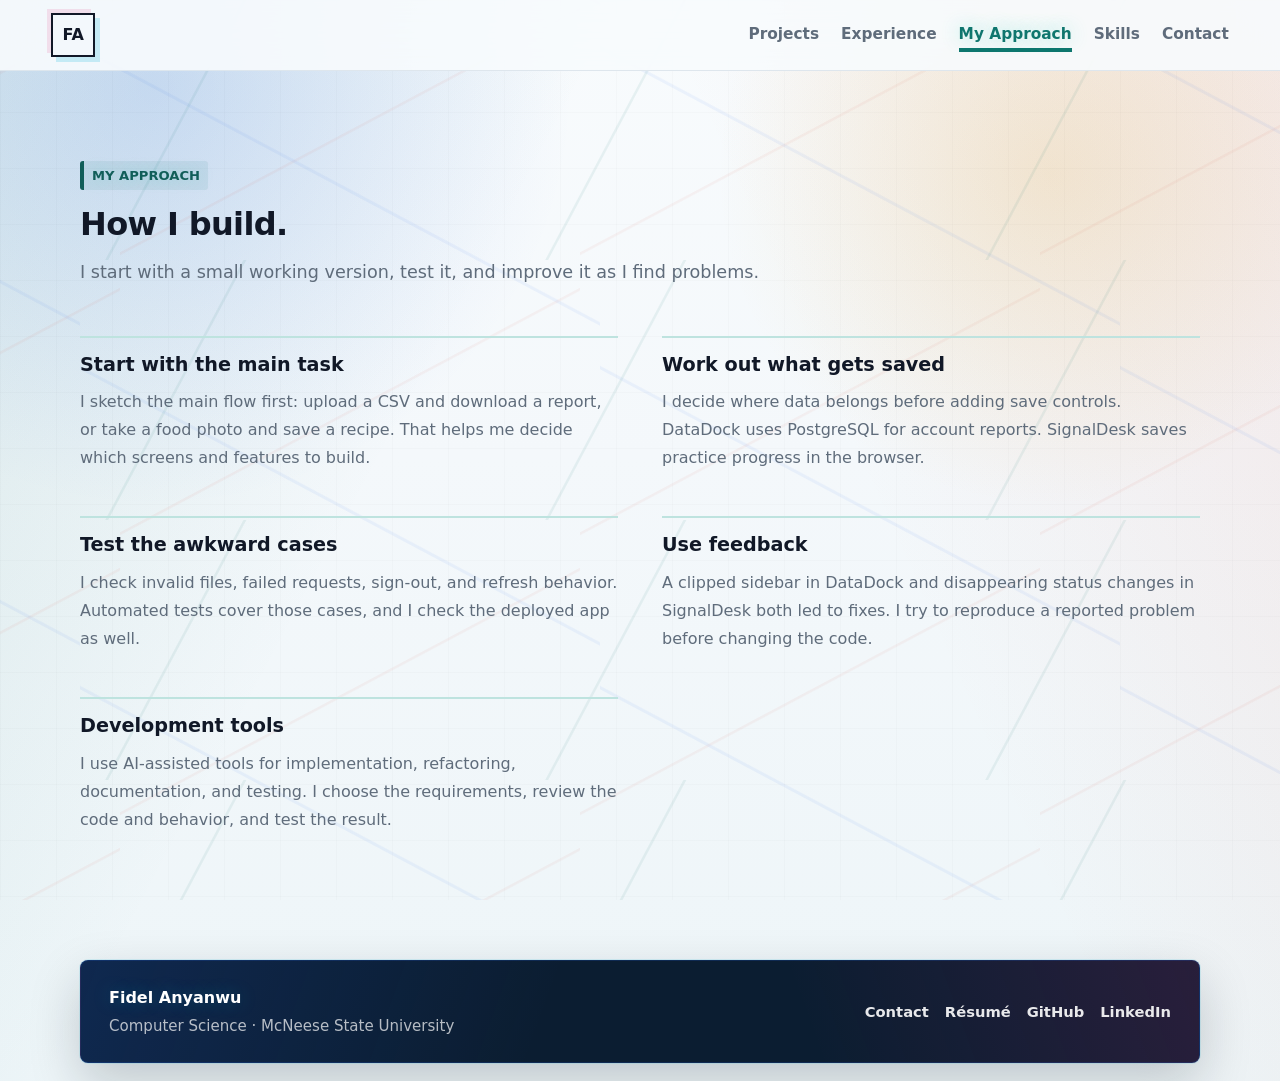
==== commit c2da6802: "Simplify public copy and make contact links easier to use" ====
--- a/approach.html
+++ b/approach.html
@@ -4,13 +4,11 @@
 <link rel="icon" type="image/svg+xml" href="assets/fidel-symbol.svg" /><link rel="stylesheet" href="styles.css" /></head>
 <body class=""><a class="skip-link" href="#main">Skip to content</a>
 <header class="site-header"><a class="brand" href="index.html" aria-label="Fidel Anyanwu home">FA</a>
-<nav class="site-nav" aria-label="Primary navigation"><a href="index.html#projects">Projects</a><a href="experience.html">Experience</a><a href="approach.html">My Approach</a><a href="skills.html">Skills</a><a href="contact.html">Contact</a></nav></header>
-<main id="main" class="page-main"><section class="case-heading"><p class="section-kicker">My approach</p><h1>How I work through a project.</h1><p>I care about what happens after the first version works: whether someone understands the next step, whether their work is saved, and whether the app tells them something useful when it goes wrong.</p></section><div class="case-sections">
-<section><h2>Start with something a person needs to do</h2><p>I find a project easier to judge when its purpose is concrete. In DataDock, that means taking a CSV from upload to a useful report. In SnapChef, it means turning a photo into a cooking plan someone can revisit. I use that path to decide which features help and which ones just add another screen.</p></section>
-<section><h2>Follow the data, not just the interface</h2><p>A save button should have a clear meaning. DataDock reports belong to an account or guest session; SignalDesk progress stays in one browser. The project notes explain those choices, what gets sent to an external service, and what can disappear when browser storage is cleared.</p></section>
-<section><h2>Treat feedback as part of the build</h2><p>Some of the most useful changes started with a very ordinary complaint: a sidebar was clipped, a status disappeared after refresh, or the portfolio said the same thing too many times. I want that feedback to lead to a specific change that can be checked, rather than another layer of polish over the same problem.</p></section>
-<section><h2>Use AI tools with a clear role</h2><p>I use AI-assisted development tools for implementation support, refactoring, documentation, and testing. I set the product requirements and priorities, review how the result behaves, and decide what needs another revision. That includes choices about the interface, persistence, and how errors are explained. AI assistance is part of the workflow; the source, tests, and build notes make the implementation and its limits open to review.</p></section>
-<section><h2>Check the behavior that matters</h2><p>A page loading successfully is only the start. The recent checks cover rejected uploads, failed requests, account isolation, saved history, and incident changes surviving refresh. Mocked service tests help catch regressions, while live checks confirm the deployed interface. Neither is a reason to claim that every provider or device has been tested.</p></section>
-<section><h2>Be specific about contributions</h2><p>The individual projects and the team bookstore have different histories. On the bookstore, my documented course contribution focused on workflow diagrams and testable requirements. I keep that separate from describing what the complete application does. The same principle applies to AI assistance and deployment templates: say what is there, how it works, and what was actually delivered.</p></section>
+<nav class="site-nav" aria-label="Primary navigation"><a href="index.html#projects">Projects</a><a href="experience.html">Experience</a><a href="approach.html" aria-current="page">My Approach</a><a href="skills.html">Skills</a><a href="contact.html">Contact</a></nav></header>
+<main id="main" class="page-main"><section class="case-heading"><p class="section-kicker">My approach</p><h1>How I build.</h1><p>I start with a small working version, test it, and improve it as I find problems.</p></section><div class="case-sections"><section><h2>Start with the main task</h2><p>I sketch the main flow first: upload a CSV and download a report, or take a food photo and save a recipe. That helps me decide which screens and features to build.</p></section>
+<section><h2>Work out what gets saved</h2><p>I decide where data belongs before adding save controls. DataDock uses PostgreSQL for account reports. SignalDesk saves practice progress in the browser.</p></section>
+<section><h2>Test the awkward cases</h2><p>I check invalid files, failed requests, sign-out, and refresh behavior. Automated tests cover those cases, and I check the deployed app as well.</p></section>
+<section><h2>Use feedback</h2><p>A clipped sidebar in DataDock and disappearing status changes in SignalDesk both led to fixes. I try to reproduce a reported problem before changing the code.</p></section>
+<section><h2>Development tools</h2><p>I use AI-assisted tools for implementation, refactoring, documentation, and testing. I choose the requirements, review the code and behavior, and test the result.</p></section>
 </div></main>
 <footer class="site-footer"><div><strong>Fidel Anyanwu</strong><span>Computer Science · McNeese State University</span></div><nav aria-label="Footer links"><a href="contact.html">Contact</a><a href="assets/fidel-anyanwu-resume.pdf">Résumé</a><a href="https://github.com/Fidel2197" target="_blank" rel="noreferrer">GitHub</a><a href="https://www.linkedin.com/in/fidel-anyanwu-98a34124b/" target="_blank" rel="noreferrer">LinkedIn</a></nav></footer></body></html>
--- a/styles.css
+++ b/styles.css
@@ -72,10 +72,10 @@
 .bookstore-thumb span { font-size: .66rem; letter-spacing: .09em; }
 .home-experience { display: grid; grid-template-columns: 1fr auto; gap: 32px; align-items: center; padding: 30px; border-block: 1px solid var(--line); }
 .home-experience p { max-width: 660px; color: var(--muted); }
-.home-experience h2 { margin: 6px 0; font-size: 1.65rem; }
+.home-experience h2 { margin: 6px 0; font-size: 1.4rem; }
 .curated-home .contact-prompt { padding-top: 48px; }
 .case-heading { max-width: 850px; padding: 32px 0; }
-.case-heading h1 { margin: 4px 0 16px; font-size: clamp(2.3rem, 6vw, 4rem); line-height: 1.1; letter-spacing: -.035em; }
+.case-heading h1 { margin: 4px 0 14px; font-size: clamp(1.5rem, 2.5vw, 2rem); line-height: 1.25; font-weight: 750; letter-spacing: -.02em; }
 .case-heading > p:not(.section-kicker):not(.compact-stack) { max-width: 720px; font-size: 1.1rem; color: var(--muted); }
 .case-heading .hero-actions { gap: 24px; margin-top: 22px; }
 .case-heading .hero-actions a, .text-link, .back-link, .case-next a { color: var(--teal-dark); font-weight: 700; text-underline-offset: 4px; }
@@ -89,12 +89,40 @@
 .case-next { margin-top: 42px; padding: 24px; border-radius: 10px; background: #e0f2ee; }
 .case-next p { margin: 0 0 6px; }
 .contact-card .text-link { display: inline-block; margin-top: 14px; }
+.contact-page .case-heading { padding-bottom: 12px; }
+.contact-page .contact-layout { margin-top: 24px; align-items: stretch; }
+.contact-page .contact-card { min-height: 220px; gap: 12px; }
+.contact-page .contact-card h2 { margin: 0; font-size: 1.25rem; }
+.contact-address { color: var(--teal-dark); overflow-wrap: anywhere; text-underline-offset: 4px; }
+.contact-page .contact-card > .button,
+.contact-page .contact-actions,
+.contact-page .contact-card > .featured-links { margin-top: auto; padding-top: 12px; }
+.contact-page .contact-actions .button { margin-top: 0; }
+.site-nav a[aria-current="page"] { color: var(--teal-dark); box-shadow: inset 0 -2px var(--teal); }
 .role-list { display: grid; gap: 20px; }
-.role-card { display: grid; grid-template-columns: 220px 1fr; gap: 32px; padding: 28px; border: 1px solid var(--line); border-radius: 10px; background: #fff; }
+.role-card { display: grid; grid-template-columns: 180px minmax(0, 1fr); gap: 32px; padding: 28px; border: 1px solid var(--line); border-radius: 10px; background: #fff; }
 .role-meta { color: var(--teal-dark); font-weight: 700; font-size: .9rem; }
-.role-card h2 { margin: 0 0 6px; font-size: 1.35rem; }
+.role-card h2 { margin: 0 0 6px; font-size: 1.25rem; }
 .role-card .organization { margin: 0 0 14px; color: var(--muted); }
 .role-card li { margin-bottom: 8px; }
+.role-area { display: block; margin-top: 12px; color: var(--muted); font-size: .82rem; font-weight: 400; line-height: 1.6; }
+.role-content > p, .role-content li { color: #465666; line-height: 1.75; }
+.role-content ul { padding-left: 20px; margin: 20px 0; }
+.role-content strong { color: var(--text); }
+.role-content > p:last-child { margin-bottom: 0; }
+.role-example { padding: 18px 20px; margin: 22px 0; background: #f0f7f6; border-left: 3px solid #80b8ae; border-radius: 0 6px 6px 0; }
+.role-example h3, .coursework-grid h3 { font-size: 1rem; line-height: 1.4; margin: 0 0 8px; }
+.role-example p { margin: 0; color: #465666; line-height: 1.75; }
+.experience-nav { display: flex; flex-wrap: wrap; gap: 10px 22px; margin: 0 0 26px; padding-bottom: 18px; border-bottom: 1px solid var(--line); }
+.experience-nav a { color: var(--teal-dark); font-size: .9rem; font-weight: 650; text-underline-offset: 4px; }
+.experience-page { padding-top: 32px; }
+.experience-page > .case-heading:first-child { padding-top: 12px; }
+.experience-page .role-card, .experience-page #education { scroll-margin-top: 110px; }
+.coursework-grid { display: grid; grid-template-columns: repeat(2, minmax(0, 1fr)); gap: 24px 32px; margin-top: 24px; }
+.coursework-grid section { border-top: 1px solid #bfd2e0; padding-top: 16px; }
+.coursework-grid p, .education-band > p:not(.section-kicker) { color: #465666; line-height: 1.75; }
+.coursework-grid p { margin-bottom: 0; }
+.education-meta { font-weight: 600; }
 .education-band { margin-top: 32px; padding: 24px; background: #e8f1fa; border-radius: 10px; }
 .education-band h2 { margin: 0 0 8px; }
 @media (max-width: 860px) {
@@ -102,6 +130,8 @@
   .compact-gallery-grid { grid-template-columns: repeat(2, minmax(0, 1fr)); }
   .home-experience, .role-card { grid-template-columns: 1fr; gap: 16px; }
   .case-sections { grid-template-columns: 1fr; }
+  .coursework-grid { grid-template-columns: 1fr; }
+  .role-area { margin-top: 4px; }
 }
 @media (max-width: 560px) {
   .personal-note { width: calc(100% - 44px); }
@@ -569,9 +599,9 @@
 h1 {
   margin-bottom: 18px;
   color: var(--surface-strong);
-  font-size: clamp(1.9rem, 3.5vw, 2.45rem);
-  line-height: 1.06;
-  font-weight: 900;
+  font-size: clamp(1.5rem, 2.5vw, 2rem);
+  line-height: 1.25;
+  font-weight: 750;
 }
 
 .hero .eyebrow {
@@ -588,8 +618,8 @@
 .hero h1 {
   max-width: 620px;
   color: #ffffff;
-  font-size: clamp(2.35rem, 4.3vw, 3.25rem);
-  line-height: 1;
+  font-size: clamp(1.9rem, 3vw, 2.5rem);
+  line-height: 1.15;
   text-shadow: 0 0 26px rgba(6, 182, 212, 0.38), 0 3px 0 rgba(11, 18, 32, 0.28);
   text-wrap: balance;
 }
@@ -597,7 +627,7 @@
 h2 {
   margin-bottom: 0;
   color: var(--surface-strong);
-  font-size: clamp(1.35rem, 2.2vw, 1.65rem);
+  font-size: clamp(1.2rem, 2vw, 1.5rem);
   line-height: 1.18;
 }
 
@@ -2826,11 +2856,11 @@
   }
 
   h1 {
-    font-size: 2rem;
+    font-size: 1.5rem;
   }
 
   .hero h1 {
-    font-size: clamp(2.1rem, 10vw, 2.55rem);
+    font-size: clamp(1.75rem, 7vw, 2rem);
   }
 
   .hero-text {
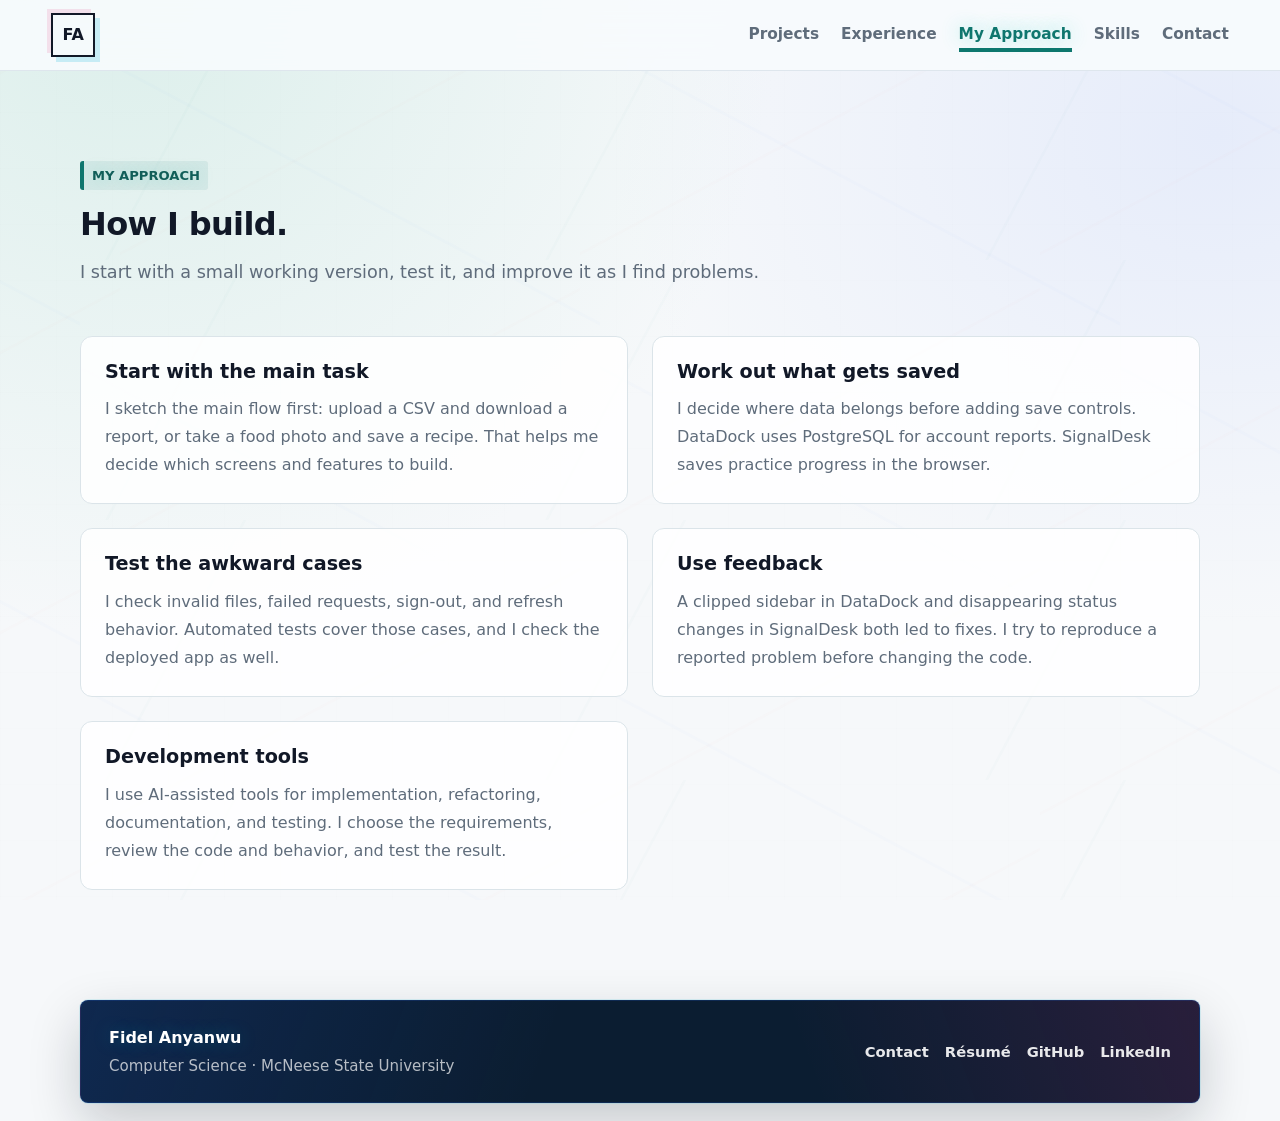
==== commit 5c69fa9a: "Improve project presentation, previews, and browsing" ====
--- a/approach.html
+++ b/approach.html
@@ -1,7 +1,7 @@
 <!DOCTYPE html>
 <html lang="en"><head><meta charset="UTF-8" /><meta name="viewport" content="width=device-width, initial-scale=1.0" />
 <meta name="description" content="How Fidel Anyanwu develops and improves portfolio projects, including the role of AI assistance." /><title>My Approach | Fidel Anyanwu</title>
-<link rel="icon" type="image/svg+xml" href="assets/fidel-symbol.svg" /><link rel="stylesheet" href="styles.css" /></head>
+<link rel="icon" type="image/svg+xml" href="assets/fidel-symbol.svg" /><link rel="stylesheet" href="styles.css" /><link rel="canonical" href="https://fidel-portfolio-eta.vercel.app/approach.html" /><meta property="og:type" content="website" /><meta property="og:title" content="My Approach | Fidel Anyanwu" /><meta property="og:description" content="How Fidel Anyanwu develops and improves portfolio projects, including the role of AI assistance." /><meta property="og:url" content="https://fidel-portfolio-eta.vercel.app/approach.html" /><meta property="og:image" content="https://fidel-portfolio-eta.vercel.app/assets/portfolio-home.png" /><meta name="twitter:card" content="summary_large_image" /><link rel="stylesheet" href="presentation.css" /></head>
 <body class=""><a class="skip-link" href="#main">Skip to content</a>
 <header class="site-header"><a class="brand" href="index.html" aria-label="Fidel Anyanwu home">FA</a>
 <nav class="site-nav" aria-label="Primary navigation"><a href="index.html#projects">Projects</a><a href="experience.html">Experience</a><a href="approach.html" aria-current="page">My Approach</a><a href="skills.html">Skills</a><a href="contact.html">Contact</a></nav></header>
--- a/presentation.css
+++ b/presentation.css
@@ -0,0 +1,67 @@
+/* Shared presentation for the current portfolio pages. */
+body {
+  background: radial-gradient(ellipse at 10% 0%, #dcefeb 0%, transparent 40%),
+    radial-gradient(ellipse at 95% 12%, #e6ecfa 0%, transparent 35%), #f6f8fa;
+}
+body::after { opacity: .12; animation: none; }
+body::before { opacity: .2; }
+.section-heading .section-kicker { display: block; width: fit-content; margin-bottom: 12px; }
+.section-heading h2, .contact-prompt h2 { display: block; background: none; text-shadow: none; }
+.featured-work > .section-heading::after { content: none; }
+.section-kicker { border-color: #0f766e; color: #115e59; }
+.curated-home .hero h1 { font-size: clamp(2rem, 4vw, 2.8rem); }
+.hero-proof a { color: inherit; text-underline-offset: 3px; }
+.curated-home .featured-work-grid { grid-template-columns: repeat(2, minmax(0, 1fr)); gap: 28px; }
+.curated-home .featured-card { grid-template-rows: auto 1fr; border-radius: 14px; box-shadow: 0 8px 24px #102c3810; }
+.curated-home .featured-card::before { content: none; }
+.curated-home .featured-card img { height: auto; aspect-ratio: 16 / 9; object-fit: contain; background: #eaf0f3; }
+.curated-home .featured-card h3 a { color: inherit; text-decoration: none; }
+.curated-home .featured-card h3 a:hover { text-decoration: underline; text-underline-offset: 4px; }
+.curated-home .featured-card:first-child { grid-column: 1 / -1; grid-template-columns: 1.15fr 1fr; grid-template-rows: auto; align-items: center; }
+.curated-home .featured-card:first-child > div { padding: 30px; }
+.curated-home .featured-card:first-child img { align-self: stretch; height: 100%; }
+.featured-card:hover, .featured-card:focus-within { transform: translateY(-2px); border-color: #81b3aa; }
+.gallery-card { display: flex; flex-direction: column; border-radius: 12px; box-shadow: 0 5px 18px #102c3808; }
+.gallery-card > img { height: auto; aspect-ratio: 16 / 9; object-fit: contain; background: #eaf0f3; }
+.gallery-card > div { display: flex; flex-direction: column; flex: 1; }
+.gallery-card .featured-links { margin-top: auto; padding-top: 16px; }
+.gallery-card .featured-links a, .featured-card .featured-links a { min-height: 44px; }
+.project-flow { list-style: none; display: grid; grid-template-columns: repeat(3, minmax(0, 1fr)); gap: 16px; margin: 0 0 30px; padding: 0; }
+.project-flow li { display: flex; align-items: center; gap: 12px; padding: 16px; border: 1px solid #d6e4e1; border-radius: 10px; background: #ffffffc9; font-size: .9rem; font-weight: 600; }
+.project-flow li > span { display: grid; place-items: center; flex: 0 0 30px; height: 30px; border-radius: 50%; background: #e1f0eb; color: #115e59; font-size: .75rem; }
+.case-sections { gap: 24px; }
+.case-sections section { border: 1px solid #dbe4e9; padding: 24px; border-radius: 12px; background: #ffffffd9; }
+.case-sections p:last-child { margin-bottom: 0; }
+.case-next { display: grid; grid-template-columns: 1fr 1fr; gap: 24px; border: 1px solid #c8dfd8; background: #eaf3ef; }
+.case-next > div:last-child { text-align: right; }
+.case-next p { font-size: .8rem; color: #526760; }
+.case-next a { display: inline-flex; min-height: 44px; align-items: center; }
+.role-card { box-shadow: 0 6px 22px #102c3808; }
+details.role-example { padding: 0; overflow: hidden; }
+.role-example summary { padding: 18px 20px; cursor: pointer; font-weight: 650; color: #115e59; }
+.role-example p { padding: 0 20px 20px; }
+.education-band { border: 1px solid #d7e2eb; background: #eef3f8; }
+:where(section,article,[id]) { scroll-margin-top: 100px; }
+a:focus-visible, summary:focus-visible { outline: 3px solid #0f766e; outline-offset: 4px; border-radius: 3px; }
+@media (max-width: 760px) {
+  .curated-home .featured-work-grid { grid-template-columns: 1fr; }
+  .curated-home .featured-card:first-child { grid-template-columns: 1fr; }
+  .curated-home .featured-card:first-child img { height: auto; }
+  .curated-home .featured-card:first-child > div { padding: 22px; }
+  .project-flow { grid-template-columns: 1fr; gap: 8px; }
+  .project-flow li { padding: 10px 14px; }
+  .case-sections { grid-template-columns: 1fr; }
+  .case-sections section { padding: 20px; }
+  .case-next { padding: 20px; }
+}
+@media (max-width: 480px) {
+  .site-header { flex-wrap: wrap; gap: 8px; }
+  .site-nav { justify-content: flex-end; gap: 6px 12px; }
+  .site-nav a { padding-block: 8px; }
+  .case-next { grid-template-columns: 1fr; gap: 12px; }
+  .case-next > div:last-child { text-align: left; }
+}
+@media (prefers-reduced-motion: reduce) {
+  html { scroll-behavior: auto; }
+  *, *::before, *::after { animation: none !important; transition: none !important; }
+}
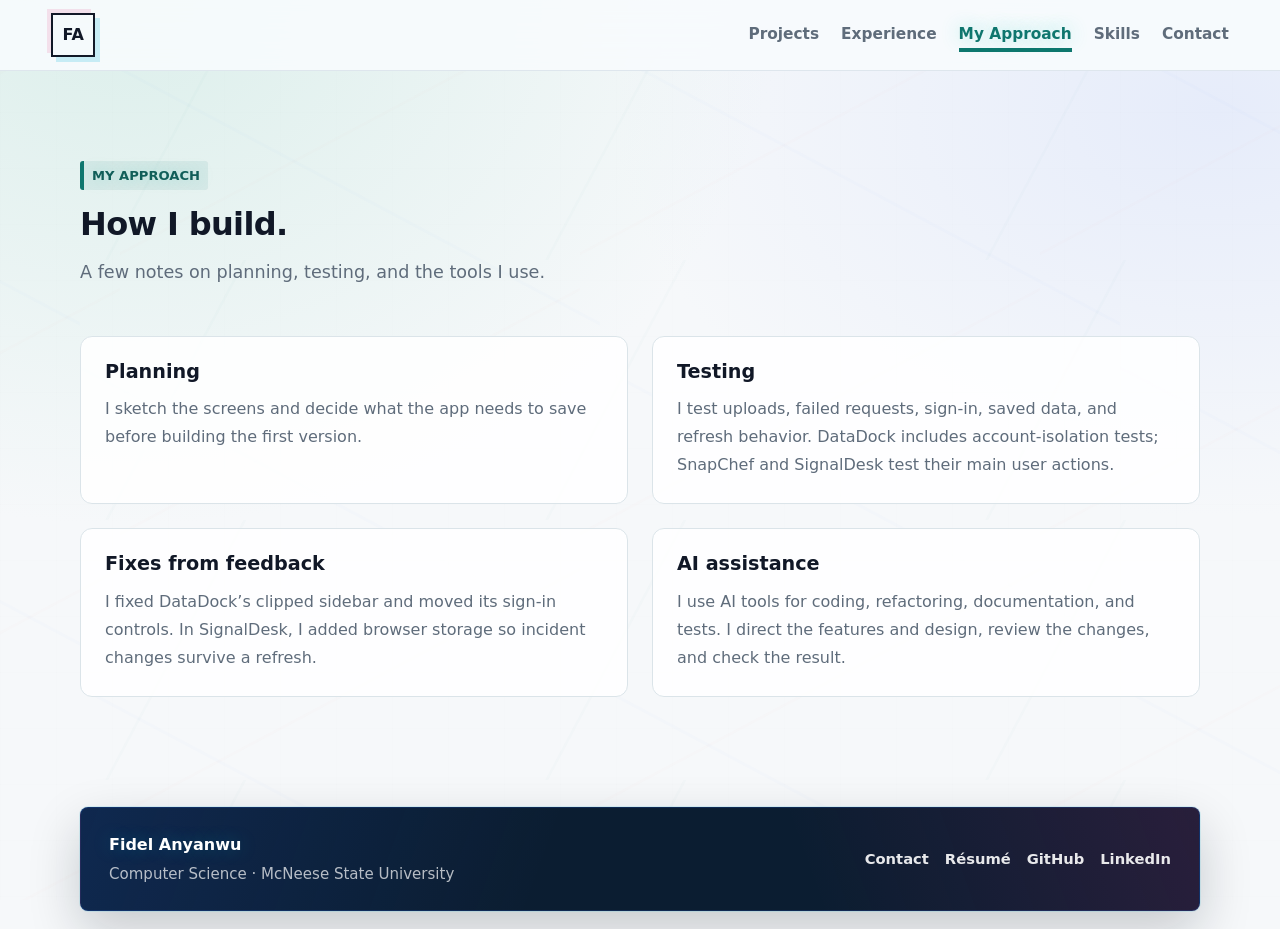
==== commit 6d9122f3: "Rewrite public wording with direct descriptions and specific examples" ====
--- a/approach.html
+++ b/approach.html
@@ -5,10 +5,10 @@
 <body class=""><a class="skip-link" href="#main">Skip to content</a>
 <header class="site-header"><a class="brand" href="index.html" aria-label="Fidel Anyanwu home">FA</a>
 <nav class="site-nav" aria-label="Primary navigation"><a href="index.html#projects">Projects</a><a href="experience.html">Experience</a><a href="approach.html" aria-current="page">My Approach</a><a href="skills.html">Skills</a><a href="contact.html">Contact</a></nav></header>
-<main id="main" class="page-main"><section class="case-heading"><p class="section-kicker">My approach</p><h1>How I build.</h1><p>I start with a small working version, test it, and improve it as I find problems.</p></section><div class="case-sections"><section><h2>Start with the main task</h2><p>I sketch the main flow first: upload a CSV and download a report, or take a food photo and save a recipe. That helps me decide which screens and features to build.</p></section>
-<section><h2>Work out what gets saved</h2><p>I decide where data belongs before adding save controls. DataDock uses PostgreSQL for account reports. SignalDesk saves practice progress in the browser.</p></section>
-<section><h2>Test the awkward cases</h2><p>I check invalid files, failed requests, sign-out, and refresh behavior. Automated tests cover those cases, and I check the deployed app as well.</p></section>
-<section><h2>Use feedback</h2><p>A clipped sidebar in DataDock and disappearing status changes in SignalDesk both led to fixes. I try to reproduce a reported problem before changing the code.</p></section>
-<section><h2>Development tools</h2><p>I use AI-assisted tools for implementation, refactoring, documentation, and testing. I choose the requirements, review the code and behavior, and test the result.</p></section>
+<main id="main" class="page-main"><section class="case-heading"><p class="section-kicker">My approach</p><h1>How I build.</h1><p>A few notes on planning, testing, and the tools I use.</p></section><div class="case-sections">
+<section><h2>Planning</h2><p>I sketch the screens and decide what the app needs to save before building the first version.</p></section>
+<section><h2>Testing</h2><p>I test uploads, failed requests, sign-in, saved data, and refresh behavior. DataDock includes account-isolation tests; SnapChef and SignalDesk test their main user actions.</p></section>
+<section><h2>Fixes from feedback</h2><p>I fixed DataDock’s clipped sidebar and moved its sign-in controls. In SignalDesk, I added browser storage so incident changes survive a refresh.</p></section>
+<section><h2>AI assistance</h2><p>I use AI tools for coding, refactoring, documentation, and tests. I direct the features and design, review the changes, and check the result.</p></section>
 </div></main>
 <footer class="site-footer"><div><strong>Fidel Anyanwu</strong><span>Computer Science · McNeese State University</span></div><nav aria-label="Footer links"><a href="contact.html">Contact</a><a href="assets/fidel-anyanwu-resume.pdf">Résumé</a><a href="https://github.com/Fidel2197" target="_blank" rel="noreferrer">GitHub</a><a href="https://www.linkedin.com/in/fidel-anyanwu-98a34124b/" target="_blank" rel="noreferrer">LinkedIn</a></nav></footer></body></html>
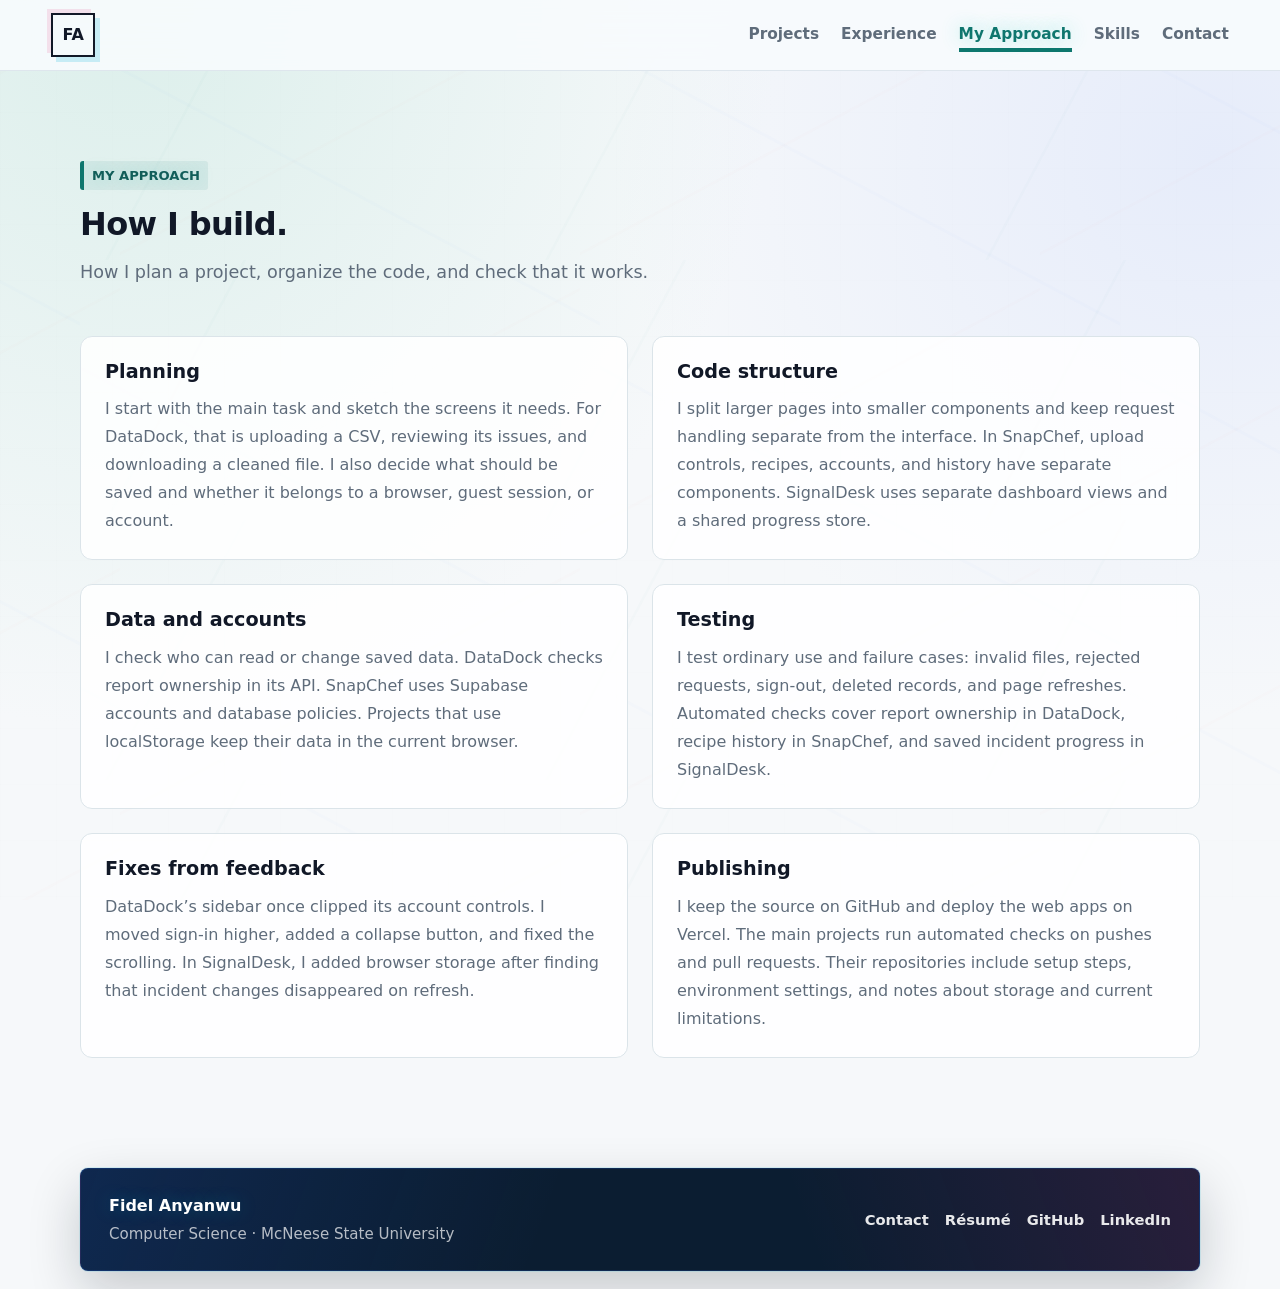
==== commit fd24d1de: "Add clear implementation details and simplify the process page" ====
--- a/approach.html
+++ b/approach.html
@@ -1,14 +1,16 @@
 <!DOCTYPE html>
 <html lang="en"><head><meta charset="UTF-8" /><meta name="viewport" content="width=device-width, initial-scale=1.0" />
-<meta name="description" content="How Fidel Anyanwu develops and improves portfolio projects, including the role of AI assistance." /><title>My Approach | Fidel Anyanwu</title>
-<link rel="icon" type="image/svg+xml" href="assets/fidel-symbol.svg" /><link rel="stylesheet" href="styles.css" /><link rel="canonical" href="https://fidel-portfolio-eta.vercel.app/approach.html" /><meta property="og:type" content="website" /><meta property="og:title" content="My Approach | Fidel Anyanwu" /><meta property="og:description" content="How Fidel Anyanwu develops and improves portfolio projects, including the role of AI assistance." /><meta property="og:url" content="https://fidel-portfolio-eta.vercel.app/approach.html" /><meta property="og:image" content="https://fidel-portfolio-eta.vercel.app/assets/portfolio-home.png" /><meta name="twitter:card" content="summary_large_image" /><link rel="stylesheet" href="presentation.css" /></head>
+<meta name="description" content="How I plan web applications, organize the code, test features, and publish updates." /><title>My Approach | Fidel Anyanwu</title>
+<link rel="icon" type="image/svg+xml" href="assets/fidel-symbol.svg" /><link rel="stylesheet" href="styles.css" /><link rel="canonical" href="https://fidel-portfolio-eta.vercel.app/approach.html" /><meta property="og:type" content="website" /><meta property="og:title" content="My Approach | Fidel Anyanwu" /><meta property="og:description" content="How I plan web applications, organize the code, test features, and publish updates." /><meta property="og:url" content="https://fidel-portfolio-eta.vercel.app/approach.html" /><meta property="og:image" content="https://fidel-portfolio-eta.vercel.app/assets/portfolio-home.png" /><meta name="twitter:card" content="summary_large_image" /><link rel="stylesheet" href="presentation.css" /></head>
 <body class=""><a class="skip-link" href="#main">Skip to content</a>
 <header class="site-header"><a class="brand" href="index.html" aria-label="Fidel Anyanwu home">FA</a>
 <nav class="site-nav" aria-label="Primary navigation"><a href="index.html#projects">Projects</a><a href="experience.html">Experience</a><a href="approach.html" aria-current="page">My Approach</a><a href="skills.html">Skills</a><a href="contact.html">Contact</a></nav></header>
-<main id="main" class="page-main"><section class="case-heading"><p class="section-kicker">My approach</p><h1>How I build.</h1><p>A few notes on planning, testing, and the tools I use.</p></section><div class="case-sections">
-<section><h2>Planning</h2><p>I sketch the screens and decide what the app needs to save before building the first version.</p></section>
-<section><h2>Testing</h2><p>I test uploads, failed requests, sign-in, saved data, and refresh behavior. DataDock includes account-isolation tests; SnapChef and SignalDesk test their main user actions.</p></section>
-<section><h2>Fixes from feedback</h2><p>I fixed DataDock’s clipped sidebar and moved its sign-in controls. In SignalDesk, I added browser storage so incident changes survive a refresh.</p></section>
-<section><h2>AI assistance</h2><p>I use AI tools for coding, refactoring, documentation, and tests. I direct the features and design, review the changes, and check the result.</p></section>
+<main id="main" class="page-main"><section class="case-heading"><p class="section-kicker">My approach</p><h1>How I build.</h1><p>How I plan a project, organize the code, and check that it works.</p></section><div class="case-sections">
+<section><h2>Planning</h2><p>I start with the main task and sketch the screens it needs. For DataDock, that is uploading a CSV, reviewing its issues, and downloading a cleaned file. I also decide what should be saved and whether it belongs to a browser, guest session, or account.</p></section>
+<section><h2>Code structure</h2><p>I split larger pages into smaller components and keep request handling separate from the interface. In SnapChef, upload controls, recipes, accounts, and history have separate components. SignalDesk uses separate dashboard views and a shared progress store.</p></section>
+<section><h2>Data and accounts</h2><p>I check who can read or change saved data. DataDock checks report ownership in its API. SnapChef uses Supabase accounts and database policies. Projects that use localStorage keep their data in the current browser.</p></section>
+<section><h2>Testing</h2><p>I test ordinary use and failure cases: invalid files, rejected requests, sign-out, deleted records, and page refreshes. Automated checks cover report ownership in DataDock, recipe history in SnapChef, and saved incident progress in SignalDesk.</p></section>
+<section><h2>Fixes from feedback</h2><p>DataDock’s sidebar once clipped its account controls. I moved sign-in higher, added a collapse button, and fixed the scrolling. In SignalDesk, I added browser storage after finding that incident changes disappeared on refresh.</p></section>
+<section><h2>Publishing</h2><p>I keep the source on GitHub and deploy the web apps on Vercel. The main projects run automated checks on pushes and pull requests. Their repositories include setup steps, environment settings, and notes about storage and current limitations.</p></section>
 </div></main>
 <footer class="site-footer"><div><strong>Fidel Anyanwu</strong><span>Computer Science · McNeese State University</span></div><nav aria-label="Footer links"><a href="contact.html">Contact</a><a href="assets/fidel-anyanwu-resume.pdf">Résumé</a><a href="https://github.com/Fidel2197" target="_blank" rel="noreferrer">GitHub</a><a href="https://www.linkedin.com/in/fidel-anyanwu-98a34124b/" target="_blank" rel="noreferrer">LinkedIn</a></nav></footer></body></html>
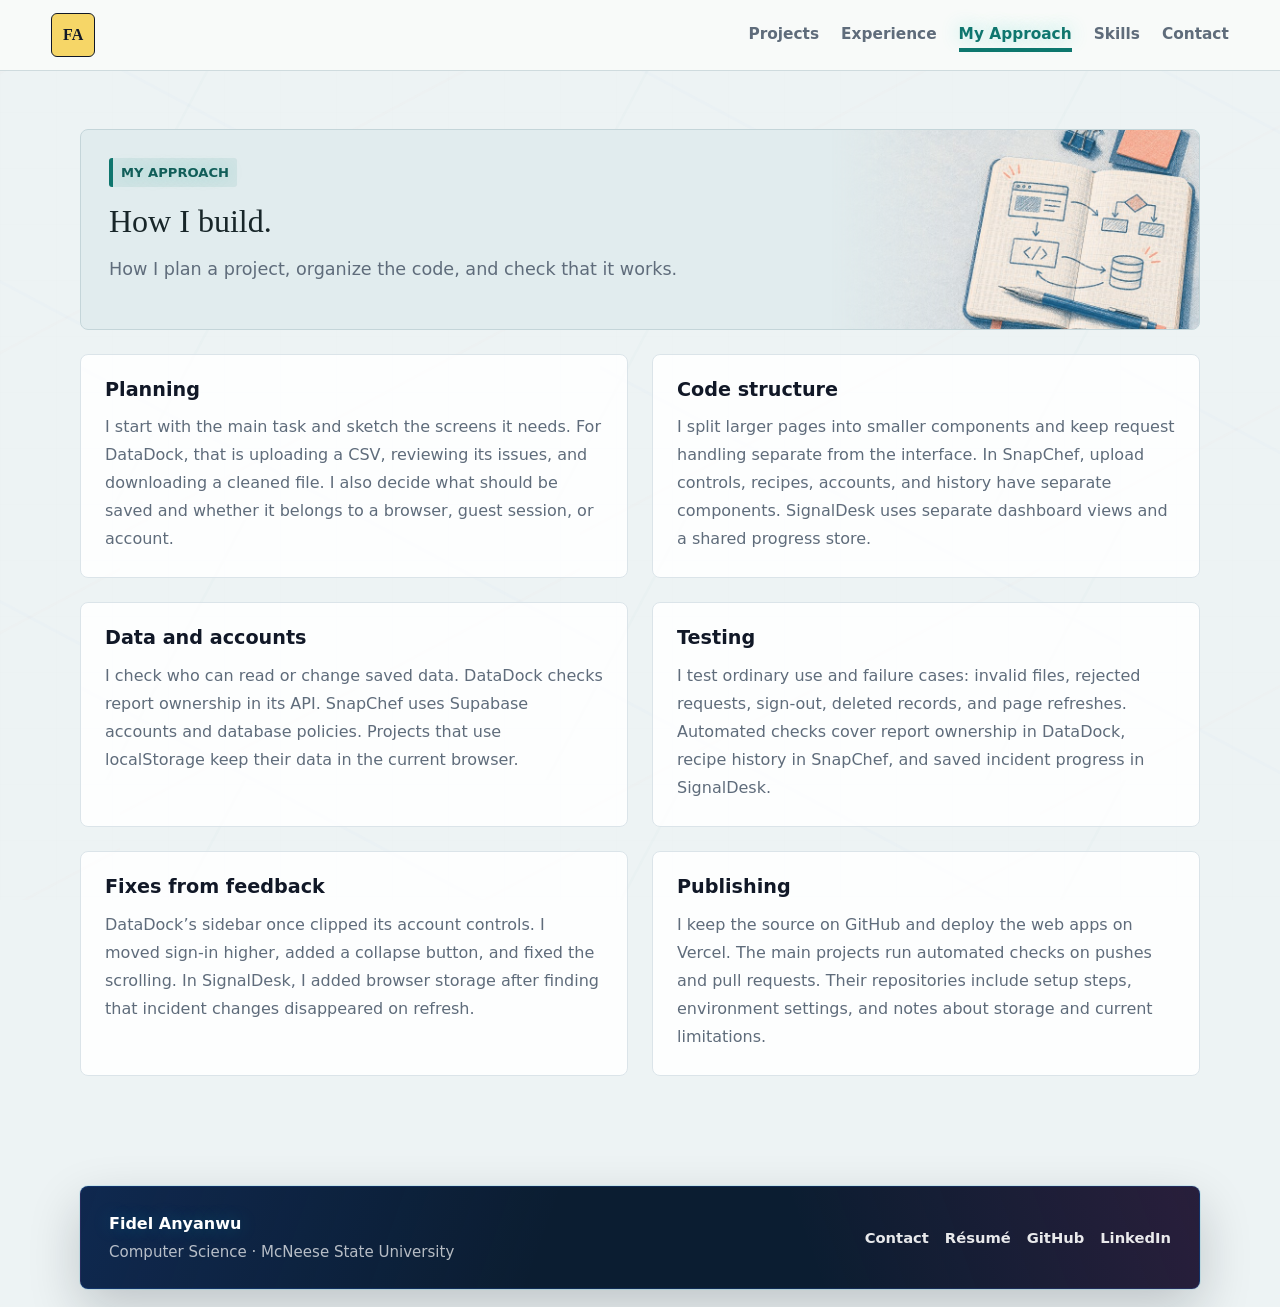
==== commit 716c33e2: "Give each portfolio page distinct header imagery" ====
--- a/approach.html
+++ b/approach.html
@@ -5,7 +5,7 @@
 <body class=""><a class="skip-link" href="#main">Skip to content</a>
 <header class="site-header"><a class="brand" href="index.html" aria-label="Fidel Anyanwu home">FA</a>
 <nav class="site-nav" aria-label="Primary navigation"><a href="index.html#projects">Projects</a><a href="experience.html">Experience</a><a href="approach.html" aria-current="page">My Approach</a><a href="skills.html">Skills</a><a href="contact.html">Contact</a></nav></header>
-<main id="main" class="page-main"><section class="case-heading"><p class="section-kicker">My approach</p><h1>How I build.</h1><p>How I plan a project, organize the code, and check that it works.</p></section><div class="case-sections">
+<main id="main" class="page-main"><section class="case-heading" data-header-art="approach"><p class="section-kicker">My approach</p><h1>How I build.</h1><p>How I plan a project, organize the code, and check that it works.</p></section><div class="case-sections">
 <section><h2>Planning</h2><p>I start with the main task and sketch the screens it needs. For DataDock, that is uploading a CSV, reviewing its issues, and downloading a cleaned file. I also decide what should be saved and whether it belongs to a browser, guest session, or account.</p></section>
 <section><h2>Code structure</h2><p>I split larger pages into smaller components and keep request handling separate from the interface. In SnapChef, upload controls, recipes, accounts, and history have separate components. SignalDesk uses separate dashboard views and a shared progress store.</p></section>
 <section><h2>Data and accounts</h2><p>I check who can read or change saved data. DataDock checks report ownership in its API. SnapChef uses Supabase accounts and database policies. Projects that use localStorage keep their data in the current browser.</p></section>
--- a/presentation.css
+++ b/presentation.css
@@ -1,15 +1,8 @@
 /* Shared presentation for the current portfolio pages. */
-body {
-  background: radial-gradient(ellipse at 10% 0%, #dcefeb 0%, transparent 40%),
-    radial-gradient(ellipse at 95% 12%, #e6ecfa 0%, transparent 35%), #f6f8fa;
-}
-body::after { opacity: .12; animation: none; }
-body::before { opacity: .2; }
 .section-heading .section-kicker { display: block; width: fit-content; margin-bottom: 12px; }
 .section-heading h2, .contact-prompt h2 { display: block; background: none; text-shadow: none; }
 .featured-work > .section-heading::after { content: none; }
 .section-kicker { border-color: #0f766e; color: #115e59; }
-.curated-home .hero h1 { font-size: clamp(2rem, 4vw, 2.8rem); }
 .hero-proof a { color: inherit; text-underline-offset: 3px; }
 .curated-home .featured-work-grid { grid-template-columns: repeat(2, minmax(0, 1fr)); gap: 28px; }
 .curated-home .featured-card { grid-template-rows: auto 1fr; border-radius: 14px; box-shadow: 0 8px 24px #102c3810; }
@@ -65,3 +58,198 @@
   html { scroll-behavior: auto; }
   *, *::before, *::after { animation: none !important; transition: none !important; }
 }
+
+/* Shared visual accents for the existing portfolio layout. */
+body {
+  --paper: #edf3f4;
+  --ink: #182629;
+  --accent-yellow: #f6d667;
+  --display-font: Georgia, "Times New Roman", serif;
+  background: var(--paper);
+}
+
+body::before,
+body::after {
+  opacity: .12;
+}
+
+.site-header {
+  background: #f8faf9f5;
+  border-bottom-color: #cfdbde;
+}
+
+.brand {
+  background: var(--accent-yellow);
+  border-width: 1px;
+  border-radius: 6px;
+  box-shadow: none;
+  font-family: var(--display-font);
+}
+
+.curated-home .hero {
+  background: linear-gradient(#e1eceeaa, #e1eceeaa),
+    #e1ecee url("assets/retro-workstation.jpg") center bottom / cover no-repeat;
+  border: 1px solid #c4d5d9;
+  border-radius: 8px;
+  box-shadow: 0 12px 32px #18363b12;
+  animation: none;
+}
+
+.curated-home .hero::before,
+.curated-home .hero::after,
+.curated-home .hero-ambient {
+  display: none;
+}
+
+.curated-home .hero h1,
+.section-heading h2,
+.case-heading h1,
+.home-experience h2,
+.contact-prompt h2 {
+  color: var(--ink);
+  font-family: var(--display-font);
+  font-weight: 400;
+  letter-spacing: 0;
+  text-shadow: none;
+}
+
+.curated-home .hero h1 {
+  font-size: 3.6rem;
+  line-height: 1.05;
+}
+
+.curated-home .hero .eyebrow {
+  border-color: #ab801b;
+  background: none;
+  color: var(--ink);
+  text-shadow: none;
+}
+
+.curated-home .hero-text {
+  color: #33494f;
+}
+
+.curated-home .hero .button.primary,
+.contact-prompt .button.primary {
+  background: var(--accent-yellow);
+  border-color: #a8862e;
+  color: var(--ink);
+  box-shadow: none;
+}
+
+.curated-home .hero .button.primary:hover,
+.contact-prompt .button.primary:hover {
+  background: #ffe48b;
+}
+
+.curated-home .hero .button.secondary {
+  background: #f8faf9;
+  border-color: #859da3;
+  color: var(--ink);
+}
+
+.curated-home .hero .hero-proof span {
+  padding: 5px 9px;
+  border-color: #bdcfd2;
+  border-radius: 5px;
+  background: #f3f8f8;
+  color: #33494f;
+  font-size: .78rem;
+  animation: none;
+}
+
+.curated-home .hero-showcase {
+  border-radius: 8px;
+  box-shadow: 0 12px 30px #18363b26;
+}
+
+.curated-home .contact-prompt {
+  align-items: center;
+  padding: clamp(24px, 5vw, 48px);
+  border: 1px solid #c4d5d9;
+  border-radius: 8px;
+  background: linear-gradient(90deg, #e6efef 30%, #e6efef88),
+    #e6efef url("assets/retro-keyboard.jpg") right 58% / cover no-repeat;
+}
+
+.page-main > .case-heading:first-of-type {
+  position: relative;
+  isolation: isolate;
+  max-width: none;
+  min-height: 190px;
+  margin: 0 0 24px;
+  padding: 28px 31% 28px 28px;
+  border: 1px solid #c4d5d9;
+  border-radius: 8px;
+  background: #e1ecee;
+  overflow: hidden;
+}
+
+.case-study > .case-heading:first-of-type {
+  margin-top: 16px;
+}
+
+[data-header-art="approach"] { --heading-art: url("assets/header-approach.jpg"); }
+[data-header-art="experience"] { --heading-art: url("assets/header-experience.jpg"); }
+[data-header-art="skills"] { --heading-art: url("assets/header-skills.jpg"); }
+[data-header-art="contact"] { --heading-art: url("assets/header-contact.jpg"); }
+[data-header-art="arcane-duel"] { --heading-art: url("assets/arcane-duel-preview.png"); }
+[data-header-art="bookstore"] { --heading-art: url("assets/cowboy-bookstore-hero.png"); }
+[data-header-art="campus-connect"] { --heading-art: url("assets/campus-connect-preview.png"); }
+[data-header-art="datadock"] { --heading-art: url("assets/datadock-home-preview.png"); }
+[data-header-art="fitnex"] { --heading-art: url("assets/fitnex-banner.jpg"); }
+[data-header-art="fortunatocare"] { --heading-art: url("assets/fortunatocare-about.jpg"); }
+[data-header-art="signaldesk"] { --heading-art: url("assets/signaldesk-preview.png"); }
+[data-header-art="snapchef"] { --heading-art: url("assets/snapchef-food-board.png"); }
+[data-header-art="studyops"] { --heading-art: url("assets/studyops-preview.png"); }
+[data-header-art="tetris"] { --heading-art: url("assets/tetris-game-preview.png"); }
+
+.case-heading[data-header-art]::before {
+  position: absolute;
+  z-index: -1;
+  inset: 0 0 0 auto;
+  width: 33%;
+  background: var(--heading-art) center / cover no-repeat;
+  mask-image: linear-gradient(90deg, transparent, #000 34%);
+  content: "";
+}
+
+.curated-home .featured-card,
+.gallery-card,
+.case-sections section {
+  border-radius: 8px;
+}
+
+.featured-links a {
+  border-radius: 6px;
+}
+
+@media (max-width: 860px) {
+  .curated-home .hero h1 { font-size: 3rem; }
+}
+
+@media (max-width: 560px) {
+  .curated-home .hero h1 { font-size: 2.45rem; }
+
+  .page-main > .case-heading:first-of-type {
+    padding: 20px 20px 96px;
+  }
+
+  .case-heading[data-header-art]::before {
+    inset: auto 0 0 auto;
+    width: min(75%, 260px);
+    height: 88px;
+    mask-image: linear-gradient(90deg, transparent, #000 28%);
+  }
+
+  .curated-home .hero {
+    background-size: auto, auto 62%;
+    background-position: center, center bottom;
+  }
+
+  .curated-home .hero-proof {
+    display: grid;
+    grid-template-columns: repeat(2, minmax(0, 1fr));
+    gap: 8px;
+  }
+}
